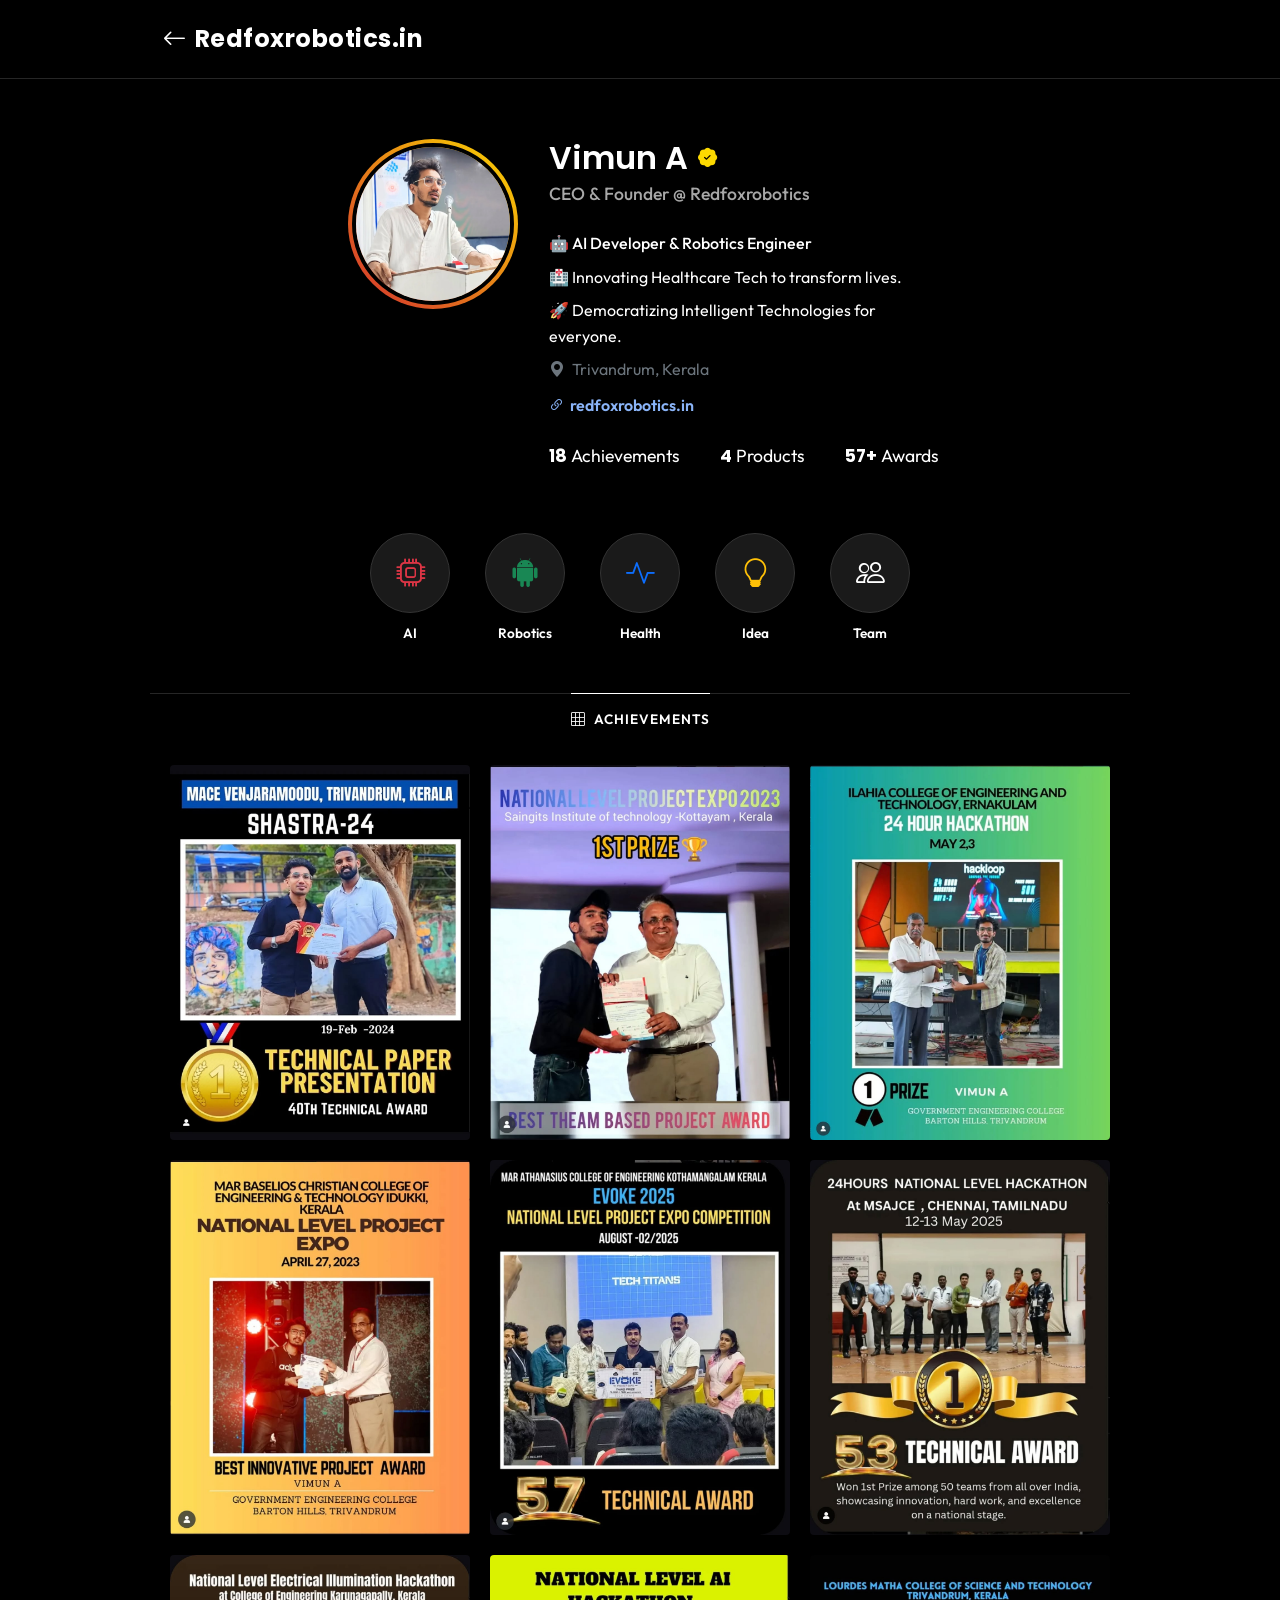
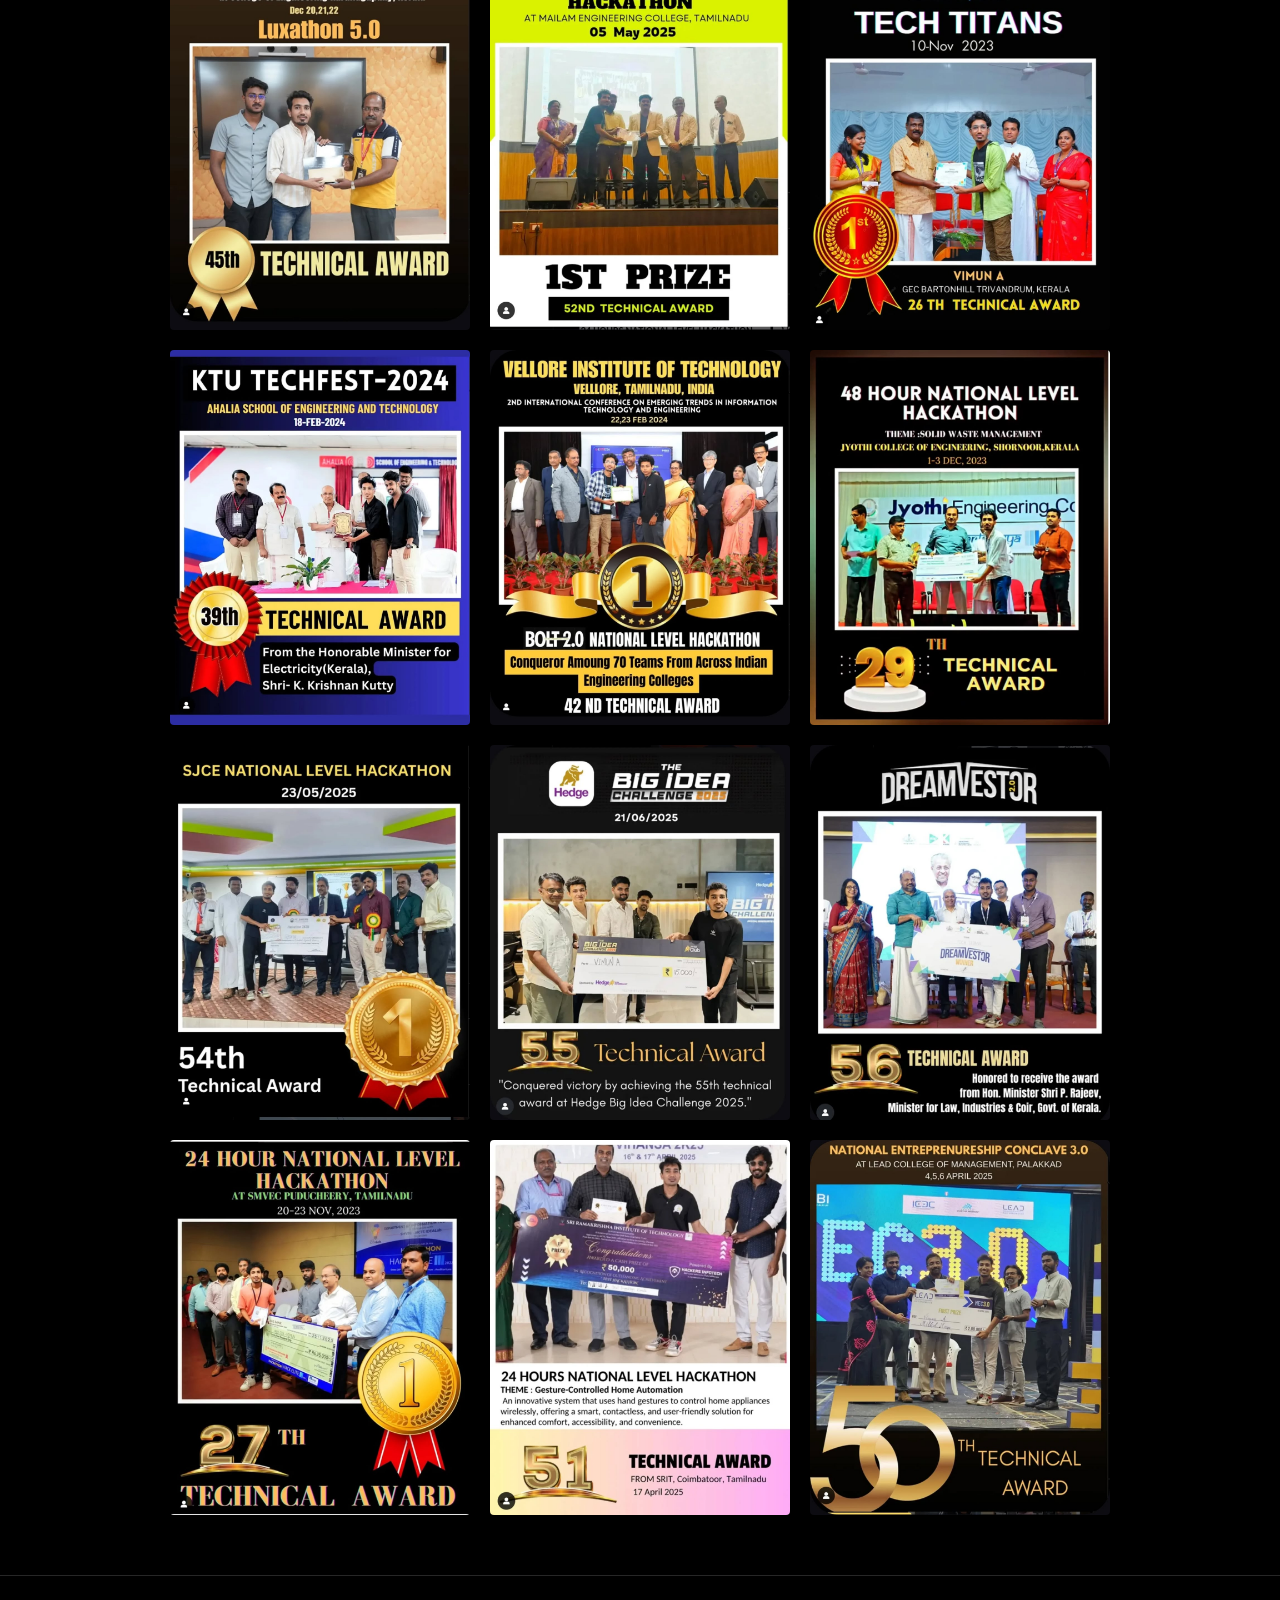
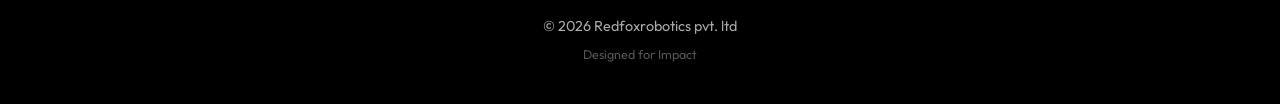
==== portfolio.html @ 19688278 "Add files via upload" ====
<!DOCTYPE html>
<html lang="en">

<head>
    <meta charset="UTF-8" />
    <meta name="viewport" content="width=device-width, initial-scale=1.0" />
    <title>Vimun A | Portfolio - Redfoxrobotics.in</title>
    <!-- Bootstrap CSS -->
    <link href="https://cdn.jsdelivr.net/npm/bootstrap@5.3.3/dist/css/bootstrap.min.css" rel="stylesheet"
        crossorigin="anonymous">
    <!-- Google Fonts -->
    <link rel="preconnect" href="https://fonts.googleapis.com">
    <link rel="preconnect" href="https://fonts.gstatic.com" crossorigin>
    <link
        href="https://fonts.googleapis.com/css2?family=Outfit:wght@300;400;500;700&family=Poppins:wght@400;600;700&display=swap"
        rel="stylesheet">
    <!-- Icons -->
    <link rel="stylesheet" href="https://cdn.jsdelivr.net/npm/bootstrap-icons@1.11.3/font/bootstrap-icons.min.css">

    <style>
        :root {
            --primary-red: #d32f2f;
            --primary-yellow: #fcd900;
            --dark-bg: #000000;
            --card-bg: #121212;
            --text-main: #ffffff;
            --text-secondary: #a8a8a8;
            --border-color: #262626;
            --accent-gradient: linear-gradient(45deg, #d32f2f, #fcd900);
        }

        body {
            font-family: 'Outfit', sans-serif;
            background-color: var(--dark-bg);
            color: var(--text-main);
            overflow-x: hidden;
            min-height: 100vh;
            display: flex;
            flex-direction: column;
        }

        a {
            text-decoration: none;
            color: inherit;
            transition: color 0.3s;
        }

        /* Navbar */
        .navbar {
            background: rgba(0, 0, 0, 0.9);
            backdrop-filter: blur(10px);
            border-bottom: 1px solid var(--border-color);
            padding: 1rem 0;
            position: sticky;
            top: 0;
            z-index: 1000;
        }

        .navbar-brand {
            font-family: 'Poppins', sans-serif;
            font-weight: 700;
            letter-spacing: 0.5px;
            font-size: 1.5rem;
        }

        /* Profile Header */
        .profile-header {
            padding: 60px 20px 40px;
            max-width: 980px;
            margin: 0 auto;
        }

        .profile-img-container {
            width: 170px;
            height: 170px;
            margin: 0 auto;
            border-radius: 50%;
            padding: 4px;
            background: var(--accent-gradient);
            position: relative;
        }

        .profile-img {
            width: 100%;
            height: 100%;
            object-fit: cover;
            border-radius: 50%;
            border: 4px solid var(--dark-bg);
            background-color: #222;
        }

        .profile-info h1 {
            font-family: 'Poppins', sans-serif;
            font-weight: 600;
            font-size: 2rem;
            margin-bottom: 0.2rem;
            display: flex;
            align-items: center;
            gap: 10px;
        }

        .verified-badge {
            color: var(--primary-yellow);
            font-size: 1.2rem;
        }

        .profile-title {
            color: var(--text-secondary);
            font-size: 1.1rem;
            font-weight: 500;
            margin-bottom: 1.5rem;
        }

        .profile-stats {
            font-size: 1.1rem;
            display: flex;
            gap: 40px;
            margin-bottom: 1.5rem;
        }

        .profile-stats strong {
            font-weight: 700;
            color: var(--text-main);
            font-family: 'Poppins', sans-serif;
        }

        .profile-bio {
            font-size: 1rem;
            line-height: 1.6;
            max-width: 600px;
        }

        .bio-highlight {
            color: #fff;
            font-weight: 500;
        }

        .website-link {
            color: #8ab4f8;
            font-weight: 600;
            display: inline-flex;
            align-items: center;
            gap: 5px;
            margin-top: 10px;
        }

        .website-link:hover {
            text-decoration: underline;
        }

        /* Highlights / Skills */
        .highlights-container {
            max-width: 980px;
            margin: 0 auto 40px;
            padding: 0 20px;
        }

        .highlights-scroll {
            display: flex;
            gap: 30px;
            overflow-x: auto;
            padding-bottom: 10px;
            scrollbar-width: none;
        }

        .highlights-scroll::-webkit-scrollbar {
            display: none;
        }

        .highlight-item {
            display: flex;
            flex-direction: column;
            align-items: center;
            min-width: 85px;
            cursor: pointer;
            transition: transform 0.2s;
        }

        .highlight-item:hover {
            transform: translateY(-5px);
        }

        .highlight-circle {
            width: 80px;
            height: 80px;
            border-radius: 50%;
            border: 1px solid #333;
            background: #1a1a1a;
            display: flex;
            align-items: center;
            justify-content: center;
            margin-bottom: 10px;
            transition: border-color 0.3s;
        }

        .highlight-item:hover .highlight-circle {
            border-color: var(--text-main);
        }

        .highlight-circle i {
            font-size: 1.8rem;
        }

        .highlight-title {
            font-size: 0.85rem;
            font-weight: 600;
            color: var(--text-main);
        }

        /* Gallery Grid */
        .gallery-section {
            border-top: 1px solid var(--border-color);
            max-width: 980px;
            margin: 0 auto;
            flex: 1;
        }

        .gallery-nav {
            display: flex;
            justify-content: center;
            gap: 60px;
            margin-bottom: 20px;
        }

        .gallery-tab {
            padding: 15px 0;
            font-size: 0.85rem;
            font-weight: 600;
            letter-spacing: 1px;
            text-transform: uppercase;
            color: var(--text-main);
            border-top: 1px solid var(--text-main);
            margin-top: -1px;
            display: flex;
            align-items: center;
            gap: 8px;
        }

        .gallery-grid {
            display: grid;
            grid-template-columns: repeat(3, 1fr);
            gap: 20px;
            /* More spacing for professional look */
            padding: 0 20px 60px;
        }

        .gallery-item {
            position: relative;
            /* 4:5 Aspect Ratio */
            aspect-ratio: 4 / 5;
            overflow: hidden;
            cursor: pointer;
            border-radius: 4px;
            background: #111;
        }

        .gallery-img {
            width: 100%;
            height: 100%;
            object-fit: cover;
            transition: transform 0.5s ease;
        }

        .gallery-overlay {
            position: absolute;
            top: 0;
            left: 0;
            width: 100%;
            height: 100%;
            background: linear-gradient(to top, rgba(0, 0, 0, 0.8), transparent 40%);
            display: flex;
            flex-direction: column;
            justify-content: flex-end;
            padding: 20px;
            opacity: 0;
            transition: opacity 0.3s;
        }

        .gallery-item:hover .gallery-img {
            transform: scale(1.05);
        }

        .gallery-item:hover .gallery-overlay {
            opacity: 1;
        }

        .overlay-text {
            color: white;
            font-weight: 600;
            font-size: 1.1rem;
            transform: translateY(10px);
            transition: transform 0.3s;
        }

        .gallery-item:hover .overlay-text {
            transform: translateY(0);
        }

        /* Footer */
        footer {
            border-top: 1px solid var(--border-color);
            padding: 40px 0;
            background: var(--dark-bg);
            text-align: center;
            font-size: 0.9rem;
            color: var(--text-secondary);
        }

        /* Mobile Responsive */
        @media (max-width: 768px) {
            .profile-header {
                padding: 20px 15px;
                text-align: left;
            }

            .profile-img-container {
                width: 80px;
                height: 80px;
                margin-right: 20px;
                /* Space between image and text */
            }

            .row.align-items-start {
                display: flex;
                flex-direction: row;
                align-items: center;
                /* Align image and info vertically */
            }

            .col-md-4 {
                width: auto;
                padding-right: 0;
            }

            .col-md-8 {
                width: auto;
                flex: 1;
                padding-left: 0;
            }

            .profile-info h1 {
                font-size: 1.3rem;
            }

            .profile-title {
                font-size: 0.9rem;
                margin-bottom: 0.5rem;
            }

            /* Stack stats nicely or keep in row with smaller text */
            .profile-stats {
                margin: 15px 0;
                justify-content: space-between;
                gap: 10px;
                font-size: 0.8rem;
                background: #111;
                padding: 10px;
                border-radius: 8px;
            }

            .profile-stats div {
                text-align: center;
                display: flex;
                flex-direction: column;
            }

            .profile-bio {
                font-size: 0.9rem;
            }

            .highlights-container {
                padding: 0 10px;
                margin-bottom: 20px;
            }

            .highlight-circle {
                width: 65px;
                height: 65px;
            }

            .highlight-circle i {
                font-size: 1.4rem;
            }

            .gallery-tab {
                font-size: 0.75rem;
                padding: 10px 0;
            }

            .gallery-grid {
                gap: 2px;
                /* Tighter Instagram-like gap */
                padding: 0 0 20px;
            }

            .gallery-item {
                border-radius: 0;
            }
        }
    </style>
</head>

<body>

    <!-- Top Navigation -->
    <nav class="navbar">
        <div class="container" style="max-width: 980px;">
            <a class="navbar-brand text-white d-flex align-items-center gap-2" href="index.html">
                <i class="bi bi-arrow-left"></i> Redfoxrobotics.in
            </a>
        </div>
    </nav>

    <!-- Profile Area -->
    <header class="profile-header">
        <div class="row align-items-start">
            <div class="col-md-4 d-flex justify-content-center justify-content-md-start mb-4 mb-md-0">
                <div class="profile-img-container">
                    <img src="2.png" alt="Vimun A" class="profile-img">
                </div>
            </div>

            <div class="col-md-8">
                <div class="profile-info">
                    <h1>Vimun A <i class="bi bi-patch-check-fill verified-badge"></i></h1>
                    <p class="profile-title">CEO & Founder @ Redfoxrobotics</p>

                    <div class="profile-bio">
                        <p class="mb-2"><span class="bio-highlight">🤖 AI Developer & Robotics Engineer</span></p>
                        <p class="mb-2">🏥 Innovating Healthcare Tech to transform lives.</p>
                        <p class="mb-2">🚀 Democratizing Intelligent Technologies for everyone.</p>
                        <p class="mb-0 text-secondary"><i class="bi bi-geo-alt-fill me-1"></i> Trivandrum, Kerala</p>

                        <a href="https://redfoxrobotics.in" class="website-link" target="_blank">
                            <i class="bi bi-link-45deg"></i> redfoxrobotics.in
                        </a>
                    </div>

                    <!-- Stats moved below bio for cleaner flow on desktop, looks more "portfolio" -->
                    <div class="profile-stats mt-4">
                        <div><strong>18</strong> Achievements</div>
                        <div><strong>4</strong> Products</div>
                        <div><strong>57+</strong> Awards</div>
                    </div>
                </div>
            </div>
        </div>
    </header>

    <!-- Skills Highlights -->
    <div class="highlights-container">
        <div class="highlights-scroll">
            <div class="highlight-item">
                <div class="highlight-circle"><i class="bi bi-cpu text-danger"></i></div>
                <div class="highlight-title">AI</div>
            </div>
            <div class="highlight-item">
                <div class="highlight-circle"><i class="bi bi-android2 text-success"></i></div>
                <div class="highlight-title">Robotics</div>
            </div>
            <div class="highlight-item">
                <div class="highlight-circle"><i class="bi bi-activity text-primary"></i></div>
                <div class="highlight-title">Health</div>
            </div>
            <div class="highlight-item">
                <div class="highlight-circle"><i class="bi bi-lightbulb text-warning"></i></div>
                <div class="highlight-title">Idea</div>
            </div>

            <div class="highlight-item">
                <div class="highlight-circle"><i class="bi bi-people text-white"></i></div>
                <div class="highlight-title">Team</div>
            </div>
        </div>
    </div>

    <!-- Gallery Section -->
    <section class="gallery-section">
        <div class="gallery-nav">
            <div class="gallery-tab">
                <i class="bi bi-grid-3x3"></i> ACHIEVEMENTS
            </div>
        </div>

        <div class="gallery-grid">
            <!-- 4:5 Ratio Images -->
            <div class="gallery-item">
                <img src="A1.webp" class="gallery-img" alt="Achievement">
                <div class="gallery-overlay"><span class="overlay-text">Innovation</span></div>
            </div>
            <div class="gallery-item">
                <img src="A2.webp" class="gallery-img" alt="Achievement">
                <div class="gallery-overlay"><span class="overlay-text">Leadership</span></div>
            </div>
            <div class="gallery-item">
                <img src="A3.webp" class="gallery-img" alt="Achievement">
                <div class="gallery-overlay"><span class="overlay-text">Excellence</span></div>
            </div>
            <div class="gallery-item">
                <img src="A4.webp" class="gallery-img" alt="Achievement">
                <div class="gallery-overlay"><span class="overlay-text">Robotics</span></div>
            </div>

            <div class="gallery-item"><img src="A5.webp" class="gallery-img" alt="Achievement"></div>
            <div class="gallery-item"><img src="A6.webp" class="gallery-img" alt="Achievement"></div>
            <div class="gallery-item"><img src="A7.webp" class="gallery-img" alt="Achievement"></div>
            <div class="gallery-item"><img src="A8.webp" class="gallery-img" alt="Achievement"></div>
            <div class="gallery-item"><img src="A9.webp" class="gallery-img" alt="Achievement"></div>
            <div class="gallery-item"><img src="A10.webp" class="gallery-img" alt="Achievement"></div>
            <div class="gallery-item"><img src="A11.webp" class="gallery-img" alt="Achievement"></div>
            <div class="gallery-item"><img src="A12.webp" class="gallery-img" alt="Achievement"></div>
            <div class="gallery-item"><img src="A13.webp" class="gallery-img" alt="Achievement"></div>
            <div class="gallery-item"><img src="A14.webp" class="gallery-img" alt="Achievement"></div>
            <div class="gallery-item"><img src="A15.webp" class="gallery-img" alt="Achievement"></div>
            <div class="gallery-item"><img src="A16.webp" class="gallery-img" alt="Achievement"></div>
            <div class="gallery-item"><img src="A17.webp" class="gallery-img" alt="Achievement"></div>
            <div class="gallery-item"><img src="A18.webp" class="gallery-img" alt="Achievement"></div>
        </div>
    </section>

    <footer>
        <div class="container">
            <p class="mb-2">&copy; 2026 Redfoxrobotics pvt. ltd</p>
            <div class="small opacity-50">Designed for Impact</div>
        </div>
    </footer>

    <script src="https://cdn.jsdelivr.net/npm/bootstrap@5.3.3/dist/js/bootstrap.bundle.min.js"
        crossorigin="anonymous"></script>
</body>

</html>
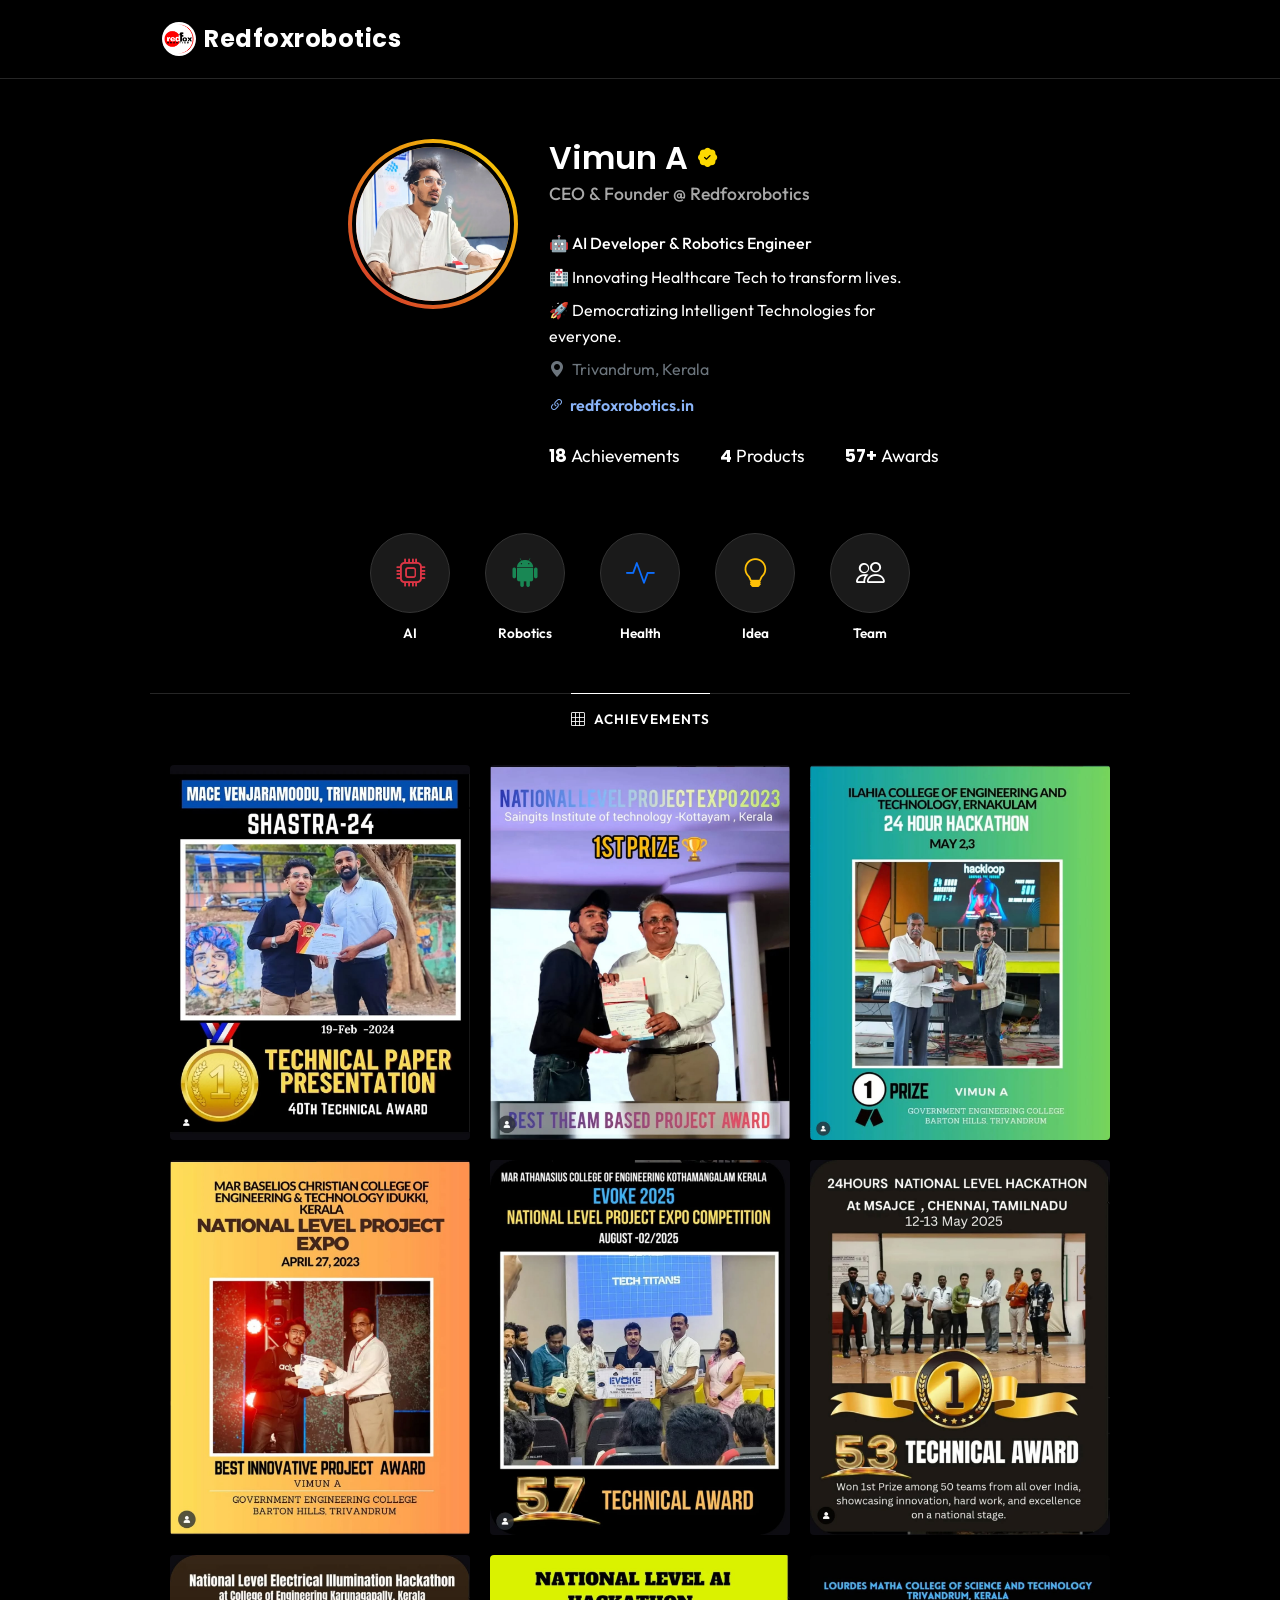
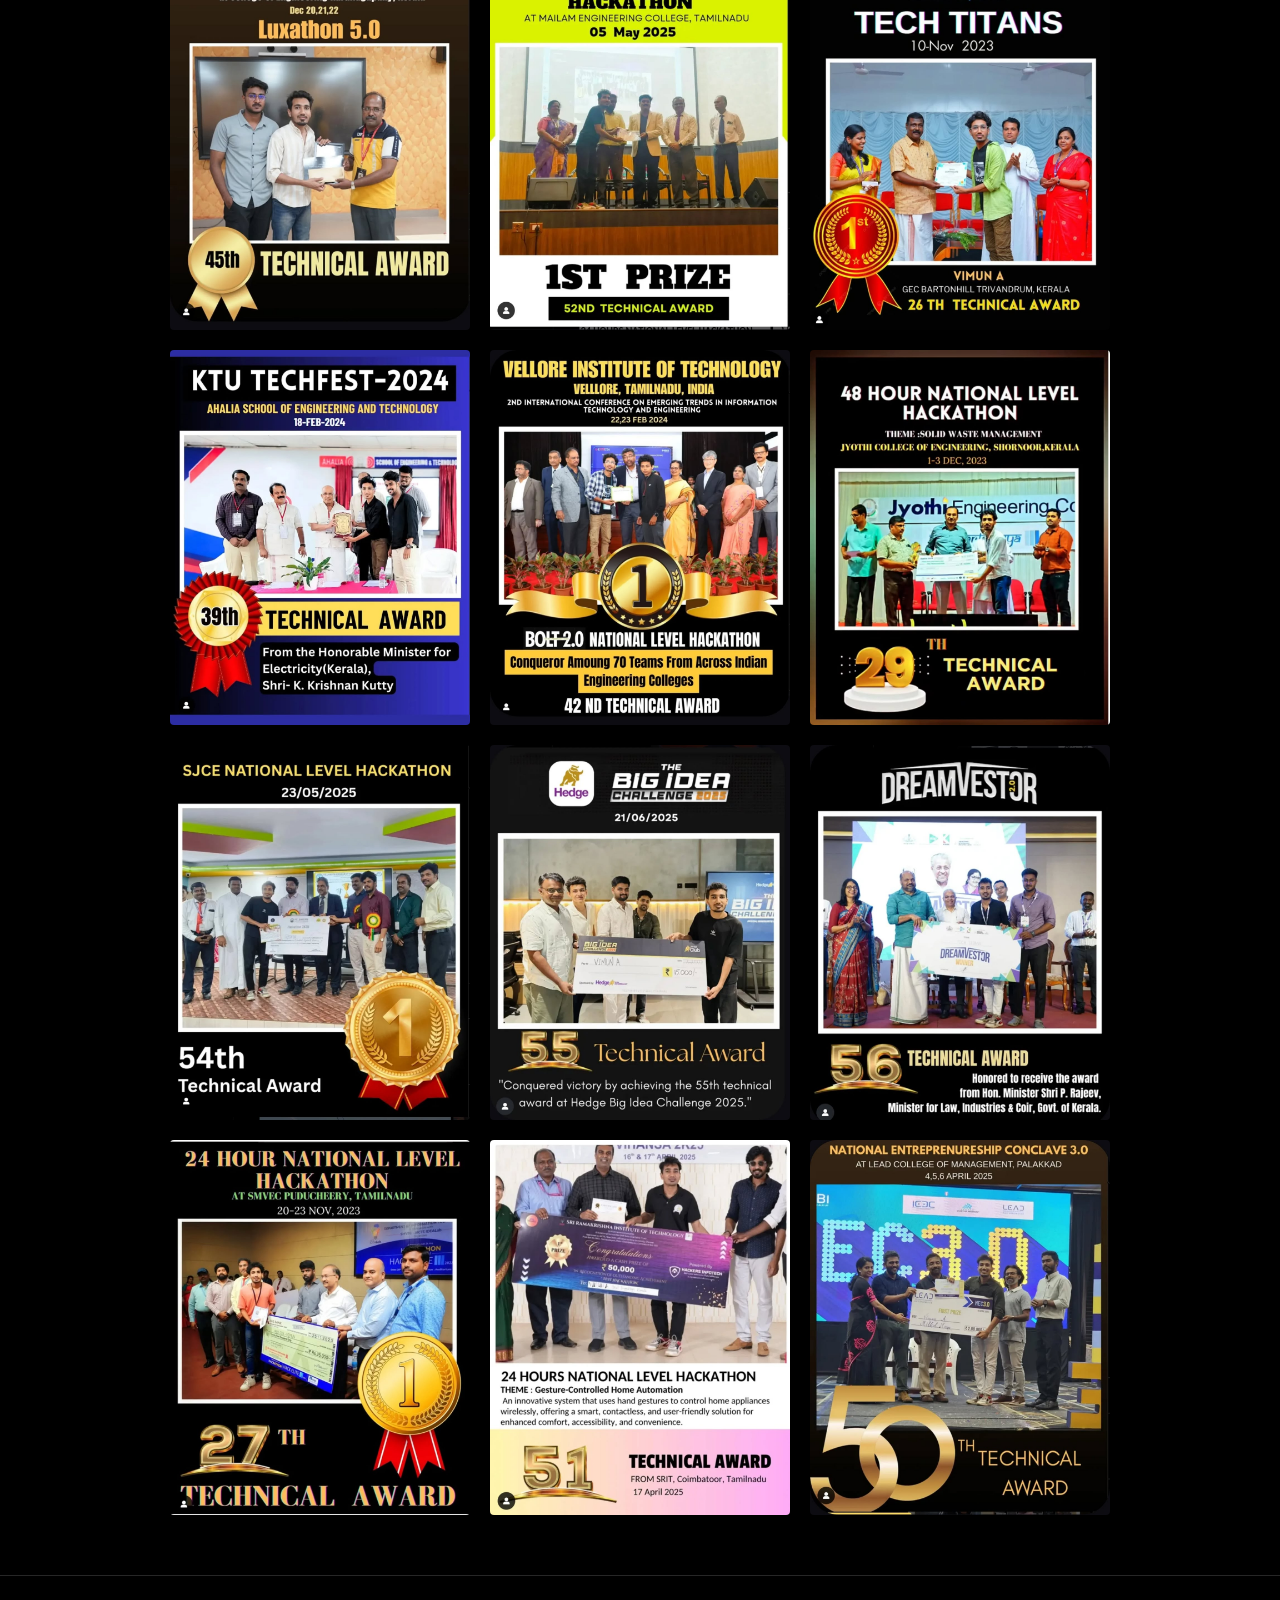
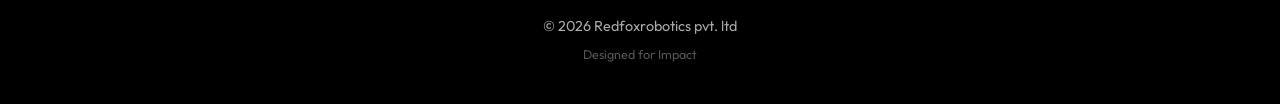
==== commit e7f9f198: "feat: add Redfoxrobotics logo with company name and improve mobile responsiveness" ====
--- a/portfolio.html
+++ b/portfolio.html
@@ -1,532 +1,533 @@
-<!DOCTYPE html>
-<html lang="en">
-
-<head>
-    <meta charset="UTF-8" />
-    <meta name="viewport" content="width=device-width, initial-scale=1.0" />
-    <title>Vimun A | Portfolio - Redfoxrobotics.in</title>
-    <!-- Bootstrap CSS -->
-    <link href="https://cdn.jsdelivr.net/npm/bootstrap@5.3.3/dist/css/bootstrap.min.css" rel="stylesheet"
-        crossorigin="anonymous">
-    <!-- Google Fonts -->
-    <link rel="preconnect" href="https://fonts.googleapis.com">
-    <link rel="preconnect" href="https://fonts.gstatic.com" crossorigin>
-    <link
-        href="https://fonts.googleapis.com/css2?family=Outfit:wght@300;400;500;700&family=Poppins:wght@400;600;700&display=swap"
-        rel="stylesheet">
-    <!-- Icons -->
-    <link rel="stylesheet" href="https://cdn.jsdelivr.net/npm/bootstrap-icons@1.11.3/font/bootstrap-icons.min.css">
-
-    <style>
-        :root {
-            --primary-red: #d32f2f;
-            --primary-yellow: #fcd900;
-            --dark-bg: #000000;
-            --card-bg: #121212;
-            --text-main: #ffffff;
-            --text-secondary: #a8a8a8;
-            --border-color: #262626;
-            --accent-gradient: linear-gradient(45deg, #d32f2f, #fcd900);
-        }
-
-        body {
-            font-family: 'Outfit', sans-serif;
-            background-color: var(--dark-bg);
-            color: var(--text-main);
-            overflow-x: hidden;
-            min-height: 100vh;
-            display: flex;
-            flex-direction: column;
-        }
-
-        a {
-            text-decoration: none;
-            color: inherit;
-            transition: color 0.3s;
-        }
-
-        /* Navbar */
-        .navbar {
-            background: rgba(0, 0, 0, 0.9);
-            backdrop-filter: blur(10px);
-            border-bottom: 1px solid var(--border-color);
-            padding: 1rem 0;
-            position: sticky;
-            top: 0;
-            z-index: 1000;
-        }
-
-        .navbar-brand {
-            font-family: 'Poppins', sans-serif;
-            font-weight: 700;
-            letter-spacing: 0.5px;
-            font-size: 1.5rem;
-        }
-
-        /* Profile Header */
-        .profile-header {
-            padding: 60px 20px 40px;
-            max-width: 980px;
-            margin: 0 auto;
-        }
-
-        .profile-img-container {
-            width: 170px;
-            height: 170px;
-            margin: 0 auto;
-            border-radius: 50%;
-            padding: 4px;
-            background: var(--accent-gradient);
-            position: relative;
-        }
-
-        .profile-img {
-            width: 100%;
-            height: 100%;
-            object-fit: cover;
-            border-radius: 50%;
-            border: 4px solid var(--dark-bg);
-            background-color: #222;
-        }
-
-        .profile-info h1 {
-            font-family: 'Poppins', sans-serif;
-            font-weight: 600;
-            font-size: 2rem;
-            margin-bottom: 0.2rem;
-            display: flex;
-            align-items: center;
-            gap: 10px;
-        }
-
-        .verified-badge {
-            color: var(--primary-yellow);
-            font-size: 1.2rem;
-        }
-
-        .profile-title {
-            color: var(--text-secondary);
-            font-size: 1.1rem;
-            font-weight: 500;
-            margin-bottom: 1.5rem;
-        }
-
-        .profile-stats {
-            font-size: 1.1rem;
-            display: flex;
-            gap: 40px;
-            margin-bottom: 1.5rem;
-        }
-
-        .profile-stats strong {
-            font-weight: 700;
-            color: var(--text-main);
-            font-family: 'Poppins', sans-serif;
-        }
-
-        .profile-bio {
-            font-size: 1rem;
-            line-height: 1.6;
-            max-width: 600px;
-        }
-
-        .bio-highlight {
-            color: #fff;
-            font-weight: 500;
-        }
-
-        .website-link {
-            color: #8ab4f8;
-            font-weight: 600;
-            display: inline-flex;
-            align-items: center;
-            gap: 5px;
-            margin-top: 10px;
-        }
-
-        .website-link:hover {
-            text-decoration: underline;
-        }
-
-        /* Highlights / Skills */
-        .highlights-container {
-            max-width: 980px;
-            margin: 0 auto 40px;
-            padding: 0 20px;
-        }
-
-        .highlights-scroll {
-            display: flex;
-            gap: 30px;
-            overflow-x: auto;
-            padding-bottom: 10px;
-            scrollbar-width: none;
-        }
-
-        .highlights-scroll::-webkit-scrollbar {
-            display: none;
-        }
-
-        .highlight-item {
-            display: flex;
-            flex-direction: column;
-            align-items: center;
-            min-width: 85px;
-            cursor: pointer;
-            transition: transform 0.2s;
-        }
-
-        .highlight-item:hover {
-            transform: translateY(-5px);
-        }
-
-        .highlight-circle {
-            width: 80px;
-            height: 80px;
-            border-radius: 50%;
-            border: 1px solid #333;
-            background: #1a1a1a;
-            display: flex;
-            align-items: center;
-            justify-content: center;
-            margin-bottom: 10px;
-            transition: border-color 0.3s;
-        }
-
-        .highlight-item:hover .highlight-circle {
-            border-color: var(--text-main);
-        }
-
-        .highlight-circle i {
-            font-size: 1.8rem;
-        }
-
-        .highlight-title {
-            font-size: 0.85rem;
-            font-weight: 600;
-            color: var(--text-main);
-        }
-
-        /* Gallery Grid */
-        .gallery-section {
-            border-top: 1px solid var(--border-color);
-            max-width: 980px;
-            margin: 0 auto;
-            flex: 1;
-        }
-
-        .gallery-nav {
-            display: flex;
-            justify-content: center;
-            gap: 60px;
-            margin-bottom: 20px;
-        }
-
-        .gallery-tab {
-            padding: 15px 0;
-            font-size: 0.85rem;
-            font-weight: 600;
-            letter-spacing: 1px;
-            text-transform: uppercase;
-            color: var(--text-main);
-            border-top: 1px solid var(--text-main);
-            margin-top: -1px;
-            display: flex;
-            align-items: center;
-            gap: 8px;
-        }
-
-        .gallery-grid {
-            display: grid;
-            grid-template-columns: repeat(3, 1fr);
-            gap: 20px;
-            /* More spacing for professional look */
-            padding: 0 20px 60px;
-        }
-
-        .gallery-item {
-            position: relative;
-            /* 4:5 Aspect Ratio */
-            aspect-ratio: 4 / 5;
-            overflow: hidden;
-            cursor: pointer;
-            border-radius: 4px;
-            background: #111;
-        }
-
-        .gallery-img {
-            width: 100%;
-            height: 100%;
-            object-fit: cover;
-            transition: transform 0.5s ease;
-        }
-
-        .gallery-overlay {
-            position: absolute;
-            top: 0;
-            left: 0;
-            width: 100%;
-            height: 100%;
-            background: linear-gradient(to top, rgba(0, 0, 0, 0.8), transparent 40%);
-            display: flex;
-            flex-direction: column;
-            justify-content: flex-end;
-            padding: 20px;
-            opacity: 0;
-            transition: opacity 0.3s;
-        }
-
-        .gallery-item:hover .gallery-img {
-            transform: scale(1.05);
-        }
-
-        .gallery-item:hover .gallery-overlay {
-            opacity: 1;
-        }
-
-        .overlay-text {
-            color: white;
-            font-weight: 600;
-            font-size: 1.1rem;
-            transform: translateY(10px);
-            transition: transform 0.3s;
-        }
-
-        .gallery-item:hover .overlay-text {
-            transform: translateY(0);
-        }
-
-        /* Footer */
-        footer {
-            border-top: 1px solid var(--border-color);
-            padding: 40px 0;
-            background: var(--dark-bg);
-            text-align: center;
-            font-size: 0.9rem;
-            color: var(--text-secondary);
-        }
-
-        /* Mobile Responsive */
-        @media (max-width: 768px) {
-            .profile-header {
-                padding: 20px 15px;
-                text-align: left;
-            }
-
-            .profile-img-container {
-                width: 80px;
-                height: 80px;
-                margin-right: 20px;
-                /* Space between image and text */
-            }
-
-            .row.align-items-start {
-                display: flex;
-                flex-direction: row;
-                align-items: center;
-                /* Align image and info vertically */
-            }
-
-            .col-md-4 {
-                width: auto;
-                padding-right: 0;
-            }
-
-            .col-md-8 {
-                width: auto;
-                flex: 1;
-                padding-left: 0;
-            }
-
-            .profile-info h1 {
-                font-size: 1.3rem;
-            }
-
-            .profile-title {
-                font-size: 0.9rem;
-                margin-bottom: 0.5rem;
-            }
-
-            /* Stack stats nicely or keep in row with smaller text */
-            .profile-stats {
-                margin: 15px 0;
-                justify-content: space-between;
-                gap: 10px;
-                font-size: 0.8rem;
-                background: #111;
-                padding: 10px;
-                border-radius: 8px;
-            }
-
-            .profile-stats div {
-                text-align: center;
-                display: flex;
-                flex-direction: column;
-            }
-
-            .profile-bio {
-                font-size: 0.9rem;
-            }
-
-            .highlights-container {
-                padding: 0 10px;
-                margin-bottom: 20px;
-            }
-
-            .highlight-circle {
-                width: 65px;
-                height: 65px;
-            }
-
-            .highlight-circle i {
-                font-size: 1.4rem;
-            }
-
-            .gallery-tab {
-                font-size: 0.75rem;
-                padding: 10px 0;
-            }
-
-            .gallery-grid {
-                gap: 2px;
-                /* Tighter Instagram-like gap */
-                padding: 0 0 20px;
-            }
-
-            .gallery-item {
-                border-radius: 0;
-            }
-        }
-    </style>
-</head>
-
-<body>
-
-    <!-- Top Navigation -->
-    <nav class="navbar">
-        <div class="container" style="max-width: 980px;">
-            <a class="navbar-brand text-white d-flex align-items-center gap-2" href="index.html">
-                <i class="bi bi-arrow-left"></i> Redfoxrobotics.in
-            </a>
-        </div>
-    </nav>
-
-    <!-- Profile Area -->
-    <header class="profile-header">
-        <div class="row align-items-start">
-            <div class="col-md-4 d-flex justify-content-center justify-content-md-start mb-4 mb-md-0">
-                <div class="profile-img-container">
-                    <img src="2.png" alt="Vimun A" class="profile-img">
-                </div>
-            </div>
-
-            <div class="col-md-8">
-                <div class="profile-info">
-                    <h1>Vimun A <i class="bi bi-patch-check-fill verified-badge"></i></h1>
-                    <p class="profile-title">CEO & Founder @ Redfoxrobotics</p>
-
-                    <div class="profile-bio">
-                        <p class="mb-2"><span class="bio-highlight">🤖 AI Developer & Robotics Engineer</span></p>
-                        <p class="mb-2">🏥 Innovating Healthcare Tech to transform lives.</p>
-                        <p class="mb-2">🚀 Democratizing Intelligent Technologies for everyone.</p>
-                        <p class="mb-0 text-secondary"><i class="bi bi-geo-alt-fill me-1"></i> Trivandrum, Kerala</p>
-
-                        <a href="https://redfoxrobotics.in" class="website-link" target="_blank">
-                            <i class="bi bi-link-45deg"></i> redfoxrobotics.in
-                        </a>
-                    </div>
-
-                    <!-- Stats moved below bio for cleaner flow on desktop, looks more "portfolio" -->
-                    <div class="profile-stats mt-4">
-                        <div><strong>18</strong> Achievements</div>
-                        <div><strong>4</strong> Products</div>
-                        <div><strong>57+</strong> Awards</div>
-                    </div>
-                </div>
-            </div>
-        </div>
-    </header>
-
-    <!-- Skills Highlights -->
-    <div class="highlights-container">
-        <div class="highlights-scroll">
-            <div class="highlight-item">
-                <div class="highlight-circle"><i class="bi bi-cpu text-danger"></i></div>
-                <div class="highlight-title">AI</div>
-            </div>
-            <div class="highlight-item">
-                <div class="highlight-circle"><i class="bi bi-android2 text-success"></i></div>
-                <div class="highlight-title">Robotics</div>
-            </div>
-            <div class="highlight-item">
-                <div class="highlight-circle"><i class="bi bi-activity text-primary"></i></div>
-                <div class="highlight-title">Health</div>
-            </div>
-            <div class="highlight-item">
-                <div class="highlight-circle"><i class="bi bi-lightbulb text-warning"></i></div>
-                <div class="highlight-title">Idea</div>
-            </div>
-
-            <div class="highlight-item">
-                <div class="highlight-circle"><i class="bi bi-people text-white"></i></div>
-                <div class="highlight-title">Team</div>
-            </div>
-        </div>
-    </div>
-
-    <!-- Gallery Section -->
-    <section class="gallery-section">
-        <div class="gallery-nav">
-            <div class="gallery-tab">
-                <i class="bi bi-grid-3x3"></i> ACHIEVEMENTS
-            </div>
-        </div>
-
-        <div class="gallery-grid">
-            <!-- 4:5 Ratio Images -->
-            <div class="gallery-item">
-                <img src="A1.webp" class="gallery-img" alt="Achievement">
-                <div class="gallery-overlay"><span class="overlay-text">Innovation</span></div>
-            </div>
-            <div class="gallery-item">
-                <img src="A2.webp" class="gallery-img" alt="Achievement">
-                <div class="gallery-overlay"><span class="overlay-text">Leadership</span></div>
-            </div>
-            <div class="gallery-item">
-                <img src="A3.webp" class="gallery-img" alt="Achievement">
-                <div class="gallery-overlay"><span class="overlay-text">Excellence</span></div>
-            </div>
-            <div class="gallery-item">
-                <img src="A4.webp" class="gallery-img" alt="Achievement">
-                <div class="gallery-overlay"><span class="overlay-text">Robotics</span></div>
-            </div>
-
-            <div class="gallery-item"><img src="A5.webp" class="gallery-img" alt="Achievement"></div>
-            <div class="gallery-item"><img src="A6.webp" class="gallery-img" alt="Achievement"></div>
-            <div class="gallery-item"><img src="A7.webp" class="gallery-img" alt="Achievement"></div>
-            <div class="gallery-item"><img src="A8.webp" class="gallery-img" alt="Achievement"></div>
-            <div class="gallery-item"><img src="A9.webp" class="gallery-img" alt="Achievement"></div>
-            <div class="gallery-item"><img src="A10.webp" class="gallery-img" alt="Achievement"></div>
-            <div class="gallery-item"><img src="A11.webp" class="gallery-img" alt="Achievement"></div>
-            <div class="gallery-item"><img src="A12.webp" class="gallery-img" alt="Achievement"></div>
-            <div class="gallery-item"><img src="A13.webp" class="gallery-img" alt="Achievement"></div>
-            <div class="gallery-item"><img src="A14.webp" class="gallery-img" alt="Achievement"></div>
-            <div class="gallery-item"><img src="A15.webp" class="gallery-img" alt="Achievement"></div>
-            <div class="gallery-item"><img src="A16.webp" class="gallery-img" alt="Achievement"></div>
-            <div class="gallery-item"><img src="A17.webp" class="gallery-img" alt="Achievement"></div>
-            <div class="gallery-item"><img src="A18.webp" class="gallery-img" alt="Achievement"></div>
-        </div>
-    </section>
-
-    <footer>
-        <div class="container">
-            <p class="mb-2">&copy; 2026 Redfoxrobotics pvt. ltd</p>
-            <div class="small opacity-50">Designed for Impact</div>
-        </div>
-    </footer>
-
-    <script src="https://cdn.jsdelivr.net/npm/bootstrap@5.3.3/dist/js/bootstrap.bundle.min.js"
-        crossorigin="anonymous"></script>
-</body>
-
+<!DOCTYPE html>
+<html lang="en">
+
+<head>
+    <meta charset="UTF-8" />
+    <meta name="viewport" content="width=device-width, initial-scale=1.0" />
+    <title>Vimun A | Portfolio - Redfoxrobotics.in</title>
+    <!-- Bootstrap CSS -->
+    <link href="https://cdn.jsdelivr.net/npm/bootstrap@5.3.3/dist/css/bootstrap.min.css" rel="stylesheet"
+        crossorigin="anonymous">
+    <!-- Google Fonts -->
+    <link rel="preconnect" href="https://fonts.googleapis.com">
+    <link rel="preconnect" href="https://fonts.gstatic.com" crossorigin>
+    <link
+        href="https://fonts.googleapis.com/css2?family=Outfit:wght@300;400;500;700&family=Poppins:wght@400;600;700&display=swap"
+        rel="stylesheet">
+    <!-- Icons -->
+    <link rel="stylesheet" href="https://cdn.jsdelivr.net/npm/bootstrap-icons@1.11.3/font/bootstrap-icons.min.css">
+
+    <style>
+        :root {
+            --primary-red: #d32f2f;
+            --primary-yellow: #fcd900;
+            --dark-bg: #000000;
+            --card-bg: #121212;
+            --text-main: #ffffff;
+            --text-secondary: #a8a8a8;
+            --border-color: #262626;
+            --accent-gradient: linear-gradient(45deg, #d32f2f, #fcd900);
+        }
+
+        body {
+            font-family: 'Outfit', sans-serif;
+            background-color: var(--dark-bg);
+            color: var(--text-main);
+            overflow-x: hidden;
+            min-height: 100vh;
+            display: flex;
+            flex-direction: column;
+        }
+
+        a {
+            text-decoration: none;
+            color: inherit;
+            transition: color 0.3s;
+        }
+
+        /* Navbar */
+        .navbar {
+            background: rgba(0, 0, 0, 0.9);
+            backdrop-filter: blur(10px);
+            border-bottom: 1px solid var(--border-color);
+            padding: 1rem 0;
+            position: sticky;
+            top: 0;
+            z-index: 1000;
+        }
+
+        .navbar-brand {
+            font-family: 'Poppins', sans-serif;
+            font-weight: 700;
+            letter-spacing: 0.5px;
+            font-size: 1.5rem;
+        }
+
+        /* Profile Header */
+        .profile-header {
+            padding: 60px 20px 40px;
+            max-width: 980px;
+            margin: 0 auto;
+        }
+
+        .profile-img-container {
+            width: 170px;
+            height: 170px;
+            margin: 0 auto;
+            border-radius: 50%;
+            padding: 4px;
+            background: var(--accent-gradient);
+            position: relative;
+        }
+
+        .profile-img {
+            width: 100%;
+            height: 100%;
+            object-fit: cover;
+            border-radius: 50%;
+            border: 4px solid var(--dark-bg);
+            background-color: #222;
+        }
+
+        .profile-info h1 {
+            font-family: 'Poppins', sans-serif;
+            font-weight: 600;
+            font-size: 2rem;
+            margin-bottom: 0.2rem;
+            display: flex;
+            align-items: center;
+            gap: 10px;
+        }
+
+        .verified-badge {
+            color: var(--primary-yellow);
+            font-size: 1.2rem;
+        }
+
+        .profile-title {
+            color: var(--text-secondary);
+            font-size: 1.1rem;
+            font-weight: 500;
+            margin-bottom: 1.5rem;
+        }
+
+        .profile-stats {
+            font-size: 1.1rem;
+            display: flex;
+            gap: 40px;
+            margin-bottom: 1.5rem;
+        }
+
+        .profile-stats strong {
+            font-weight: 700;
+            color: var(--text-main);
+            font-family: 'Poppins', sans-serif;
+        }
+
+        .profile-bio {
+            font-size: 1rem;
+            line-height: 1.6;
+            max-width: 600px;
+        }
+
+        .bio-highlight {
+            color: #fff;
+            font-weight: 500;
+        }
+
+        .website-link {
+            color: #8ab4f8;
+            font-weight: 600;
+            display: inline-flex;
+            align-items: center;
+            gap: 5px;
+            margin-top: 10px;
+        }
+
+        .website-link:hover {
+            text-decoration: underline;
+        }
+
+        /* Highlights / Skills */
+        .highlights-container {
+            max-width: 980px;
+            margin: 0 auto 40px;
+            padding: 0 20px;
+        }
+
+        .highlights-scroll {
+            display: flex;
+            gap: 30px;
+            overflow-x: auto;
+            padding-bottom: 10px;
+            scrollbar-width: none;
+        }
+
+        .highlights-scroll::-webkit-scrollbar {
+            display: none;
+        }
+
+        .highlight-item {
+            display: flex;
+            flex-direction: column;
+            align-items: center;
+            min-width: 85px;
+            cursor: pointer;
+            transition: transform 0.2s;
+        }
+
+        .highlight-item:hover {
+            transform: translateY(-5px);
+        }
+
+        .highlight-circle {
+            width: 80px;
+            height: 80px;
+            border-radius: 50%;
+            border: 1px solid #333;
+            background: #1a1a1a;
+            display: flex;
+            align-items: center;
+            justify-content: center;
+            margin-bottom: 10px;
+            transition: border-color 0.3s;
+        }
+
+        .highlight-item:hover .highlight-circle {
+            border-color: var(--text-main);
+        }
+
+        .highlight-circle i {
+            font-size: 1.8rem;
+        }
+
+        .highlight-title {
+            font-size: 0.85rem;
+            font-weight: 600;
+            color: var(--text-main);
+        }
+
+        /* Gallery Grid */
+        .gallery-section {
+            border-top: 1px solid var(--border-color);
+            max-width: 980px;
+            margin: 0 auto;
+            flex: 1;
+        }
+
+        .gallery-nav {
+            display: flex;
+            justify-content: center;
+            gap: 60px;
+            margin-bottom: 20px;
+        }
+
+        .gallery-tab {
+            padding: 15px 0;
+            font-size: 0.85rem;
+            font-weight: 600;
+            letter-spacing: 1px;
+            text-transform: uppercase;
+            color: var(--text-main);
+            border-top: 1px solid var(--text-main);
+            margin-top: -1px;
+            display: flex;
+            align-items: center;
+            gap: 8px;
+        }
+
+        .gallery-grid {
+            display: grid;
+            grid-template-columns: repeat(3, 1fr);
+            gap: 20px;
+            /* More spacing for professional look */
+            padding: 0 20px 60px;
+        }
+
+        .gallery-item {
+            position: relative;
+            /* 4:5 Aspect Ratio */
+            aspect-ratio: 4 / 5;
+            overflow: hidden;
+            cursor: pointer;
+            border-radius: 4px;
+            background: #111;
+        }
+
+        .gallery-img {
+            width: 100%;
+            height: 100%;
+            object-fit: cover;
+            transition: transform 0.5s ease;
+        }
+
+        .gallery-overlay {
+            position: absolute;
+            top: 0;
+            left: 0;
+            width: 100%;
+            height: 100%;
+            background: linear-gradient(to top, rgba(0, 0, 0, 0.8), transparent 40%);
+            display: flex;
+            flex-direction: column;
+            justify-content: flex-end;
+            padding: 20px;
+            opacity: 0;
+            transition: opacity 0.3s;
+        }
+
+        .gallery-item:hover .gallery-img {
+            transform: scale(1.05);
+        }
+
+        .gallery-item:hover .gallery-overlay {
+            opacity: 1;
+        }
+
+        .overlay-text {
+            color: white;
+            font-weight: 600;
+            font-size: 1.1rem;
+            transform: translateY(10px);
+            transition: transform 0.3s;
+        }
+
+        .gallery-item:hover .overlay-text {
+            transform: translateY(0);
+        }
+
+        /* Footer */
+        footer {
+            border-top: 1px solid var(--border-color);
+            padding: 40px 0;
+            background: var(--dark-bg);
+            text-align: center;
+            font-size: 0.9rem;
+            color: var(--text-secondary);
+        }
+
+        /* Mobile Responsive */
+        @media (max-width: 768px) {
+            .profile-header {
+                padding: 20px 15px;
+                text-align: left;
+            }
+
+            .profile-img-container {
+                width: 80px;
+                height: 80px;
+                margin-right: 20px;
+                /* Space between image and text */
+            }
+
+            .row.align-items-start {
+                display: flex;
+                flex-direction: row;
+                align-items: center;
+                /* Align image and info vertically */
+            }
+
+            .col-md-4 {
+                width: auto;
+                padding-right: 0;
+            }
+
+            .col-md-8 {
+                width: auto;
+                flex: 1;
+                padding-left: 0;
+            }
+
+            .profile-info h1 {
+                font-size: 1.3rem;
+            }
+
+            .profile-title {
+                font-size: 0.9rem;
+                margin-bottom: 0.5rem;
+            }
+
+            /* Stack stats nicely or keep in row with smaller text */
+            .profile-stats {
+                margin: 15px 0;
+                justify-content: space-between;
+                gap: 10px;
+                font-size: 0.8rem;
+                background: #111;
+                padding: 10px;
+                border-radius: 8px;
+            }
+
+            .profile-stats div {
+                text-align: center;
+                display: flex;
+                flex-direction: column;
+            }
+
+            .profile-bio {
+                font-size: 0.9rem;
+            }
+
+            .highlights-container {
+                padding: 0 10px;
+                margin-bottom: 20px;
+            }
+
+            .highlight-circle {
+                width: 65px;
+                height: 65px;
+            }
+
+            .highlight-circle i {
+                font-size: 1.4rem;
+            }
+
+            .gallery-tab {
+                font-size: 0.75rem;
+                padding: 10px 0;
+            }
+
+            .gallery-grid {
+                gap: 2px;
+                /* Tighter Instagram-like gap */
+                padding: 0 0 20px;
+            }
+
+            .gallery-item {
+                border-radius: 0;
+            }
+        }
+    </style>
+</head>
+
+<body>
+
+    <!-- Top Navigation -->
+    <nav class="navbar">
+        <div class="container" style="max-width: 980px;">
+            <a class="navbar-brand text-white d-flex align-items-center gap-2" href="index.html">
+                <img src="redfox-logo-circle.png" alt="Redfoxrobotics Logo" style="width:34px;height:34px;border-radius:50%;background:#ffffff;padding:2px;box-shadow:0 2px 8px rgba(0,0,0,0.3);object-fit:cover;">
+                <span>Redfoxrobotics</span>
+            </a>
+        </div>
+    </nav>
+
+    <!-- Profile Area -->
+    <header class="profile-header">
+        <div class="row align-items-start">
+            <div class="col-md-4 d-flex justify-content-center justify-content-md-start mb-4 mb-md-0">
+                <div class="profile-img-container">
+                    <img src="2.png" alt="Vimun A" class="profile-img">
+                </div>
+            </div>
+
+            <div class="col-md-8">
+                <div class="profile-info">
+                    <h1>Vimun A <i class="bi bi-patch-check-fill verified-badge"></i></h1>
+                    <p class="profile-title">CEO & Founder @ Redfoxrobotics</p>
+
+                    <div class="profile-bio">
+                        <p class="mb-2"><span class="bio-highlight">🤖 AI Developer & Robotics Engineer</span></p>
+                        <p class="mb-2">🏥 Innovating Healthcare Tech to transform lives.</p>
+                        <p class="mb-2">🚀 Democratizing Intelligent Technologies for everyone.</p>
+                        <p class="mb-0 text-secondary"><i class="bi bi-geo-alt-fill me-1"></i> Trivandrum, Kerala</p>
+
+                        <a href="https://redfoxrobotics.in" class="website-link" target="_blank">
+                            <i class="bi bi-link-45deg"></i> redfoxrobotics.in
+                        </a>
+                    </div>
+
+                    <!-- Stats moved below bio for cleaner flow on desktop, looks more "portfolio" -->
+                    <div class="profile-stats mt-4">
+                        <div><strong>18</strong> Achievements</div>
+                        <div><strong>4</strong> Products</div>
+                        <div><strong>57+</strong> Awards</div>
+                    </div>
+                </div>
+            </div>
+        </div>
+    </header>
+
+    <!-- Skills Highlights -->
+    <div class="highlights-container">
+        <div class="highlights-scroll">
+            <div class="highlight-item">
+                <div class="highlight-circle"><i class="bi bi-cpu text-danger"></i></div>
+                <div class="highlight-title">AI</div>
+            </div>
+            <div class="highlight-item">
+                <div class="highlight-circle"><i class="bi bi-android2 text-success"></i></div>
+                <div class="highlight-title">Robotics</div>
+            </div>
+            <div class="highlight-item">
+                <div class="highlight-circle"><i class="bi bi-activity text-primary"></i></div>
+                <div class="highlight-title">Health</div>
+            </div>
+            <div class="highlight-item">
+                <div class="highlight-circle"><i class="bi bi-lightbulb text-warning"></i></div>
+                <div class="highlight-title">Idea</div>
+            </div>
+
+            <div class="highlight-item">
+                <div class="highlight-circle"><i class="bi bi-people text-white"></i></div>
+                <div class="highlight-title">Team</div>
+            </div>
+        </div>
+    </div>
+
+    <!-- Gallery Section -->
+    <section class="gallery-section">
+        <div class="gallery-nav">
+            <div class="gallery-tab">
+                <i class="bi bi-grid-3x3"></i> ACHIEVEMENTS
+            </div>
+        </div>
+
+        <div class="gallery-grid">
+            <!-- 4:5 Ratio Images -->
+            <div class="gallery-item">
+                <img src="A1.webp" class="gallery-img" alt="Achievement">
+                <div class="gallery-overlay"><span class="overlay-text">Innovation</span></div>
+            </div>
+            <div class="gallery-item">
+                <img src="A2.webp" class="gallery-img" alt="Achievement">
+                <div class="gallery-overlay"><span class="overlay-text">Leadership</span></div>
+            </div>
+            <div class="gallery-item">
+                <img src="A3.webp" class="gallery-img" alt="Achievement">
+                <div class="gallery-overlay"><span class="overlay-text">Excellence</span></div>
+            </div>
+            <div class="gallery-item">
+                <img src="A4.webp" class="gallery-img" alt="Achievement">
+                <div class="gallery-overlay"><span class="overlay-text">Robotics</span></div>
+            </div>
+
+            <div class="gallery-item"><img src="A5.webp" class="gallery-img" alt="Achievement"></div>
+            <div class="gallery-item"><img src="A6.webp" class="gallery-img" alt="Achievement"></div>
+            <div class="gallery-item"><img src="A7.webp" class="gallery-img" alt="Achievement"></div>
+            <div class="gallery-item"><img src="A8.webp" class="gallery-img" alt="Achievement"></div>
+            <div class="gallery-item"><img src="A9.webp" class="gallery-img" alt="Achievement"></div>
+            <div class="gallery-item"><img src="A10.webp" class="gallery-img" alt="Achievement"></div>
+            <div class="gallery-item"><img src="A11.webp" class="gallery-img" alt="Achievement"></div>
+            <div class="gallery-item"><img src="A12.webp" class="gallery-img" alt="Achievement"></div>
+            <div class="gallery-item"><img src="A13.webp" class="gallery-img" alt="Achievement"></div>
+            <div class="gallery-item"><img src="A14.webp" class="gallery-img" alt="Achievement"></div>
+            <div class="gallery-item"><img src="A15.webp" class="gallery-img" alt="Achievement"></div>
+            <div class="gallery-item"><img src="A16.webp" class="gallery-img" alt="Achievement"></div>
+            <div class="gallery-item"><img src="A17.webp" class="gallery-img" alt="Achievement"></div>
+            <div class="gallery-item"><img src="A18.webp" class="gallery-img" alt="Achievement"></div>
+        </div>
+    </section>
+
+    <footer>
+        <div class="container">
+            <p class="mb-2">&copy; 2026 Redfoxrobotics pvt. ltd</p>
+            <div class="small opacity-50">Designed for Impact</div>
+        </div>
+    </footer>
+
+    <script src="https://cdn.jsdelivr.net/npm/bootstrap@5.3.3/dist/js/bootstrap.bundle.min.js"
+        crossorigin="anonymous"></script>
+</body>
+
 </html>
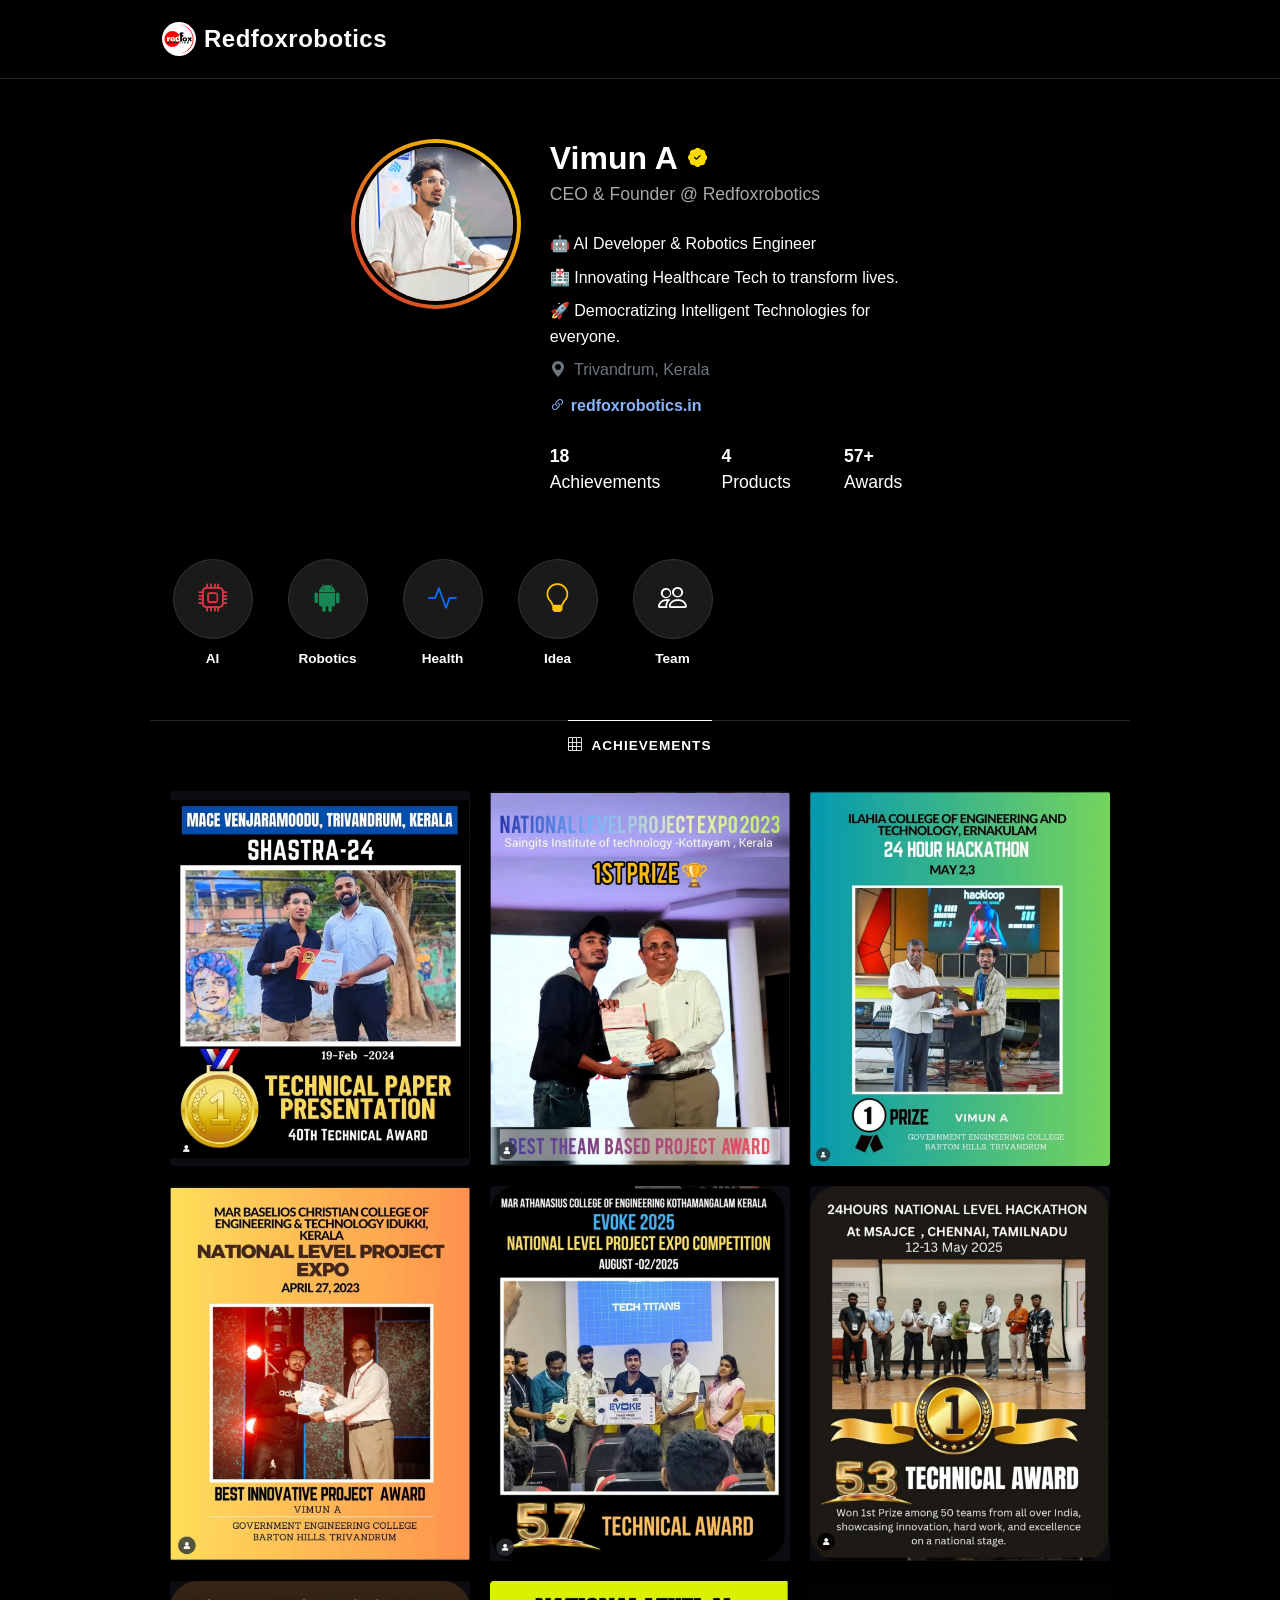
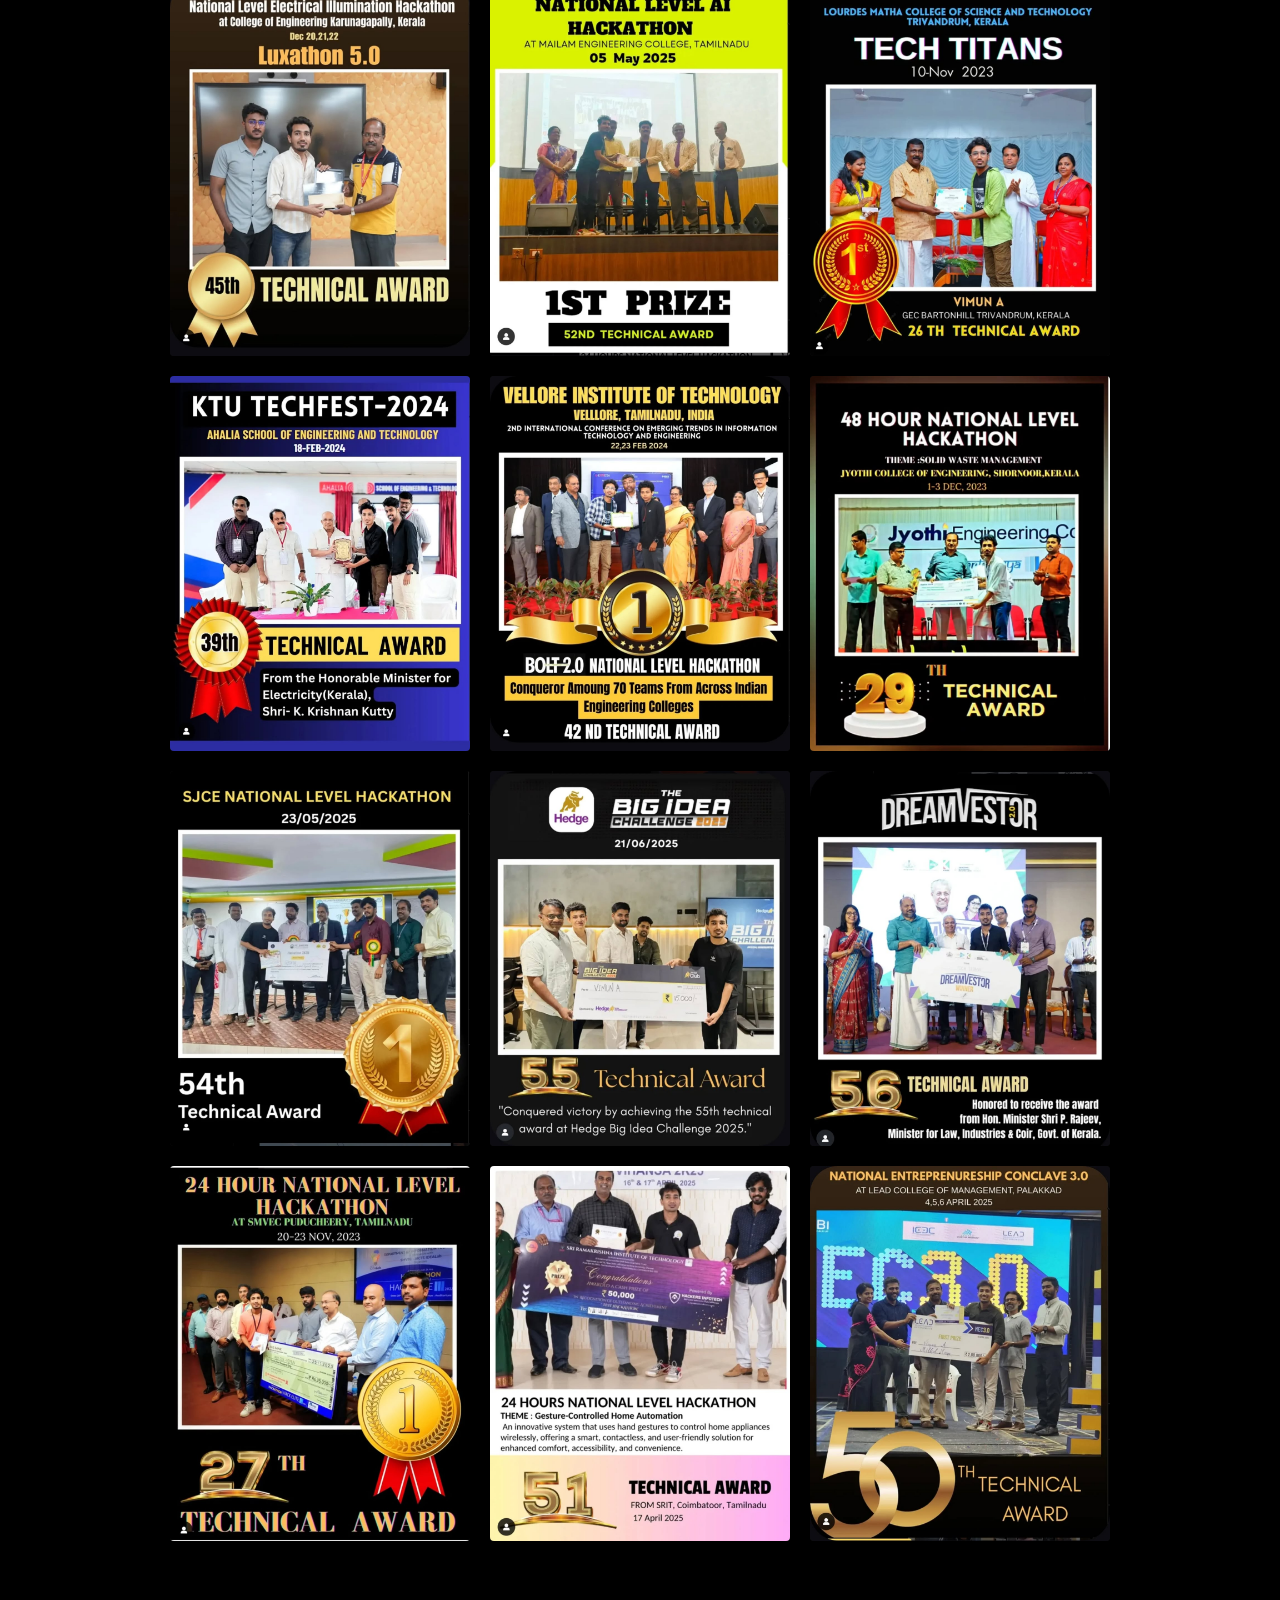
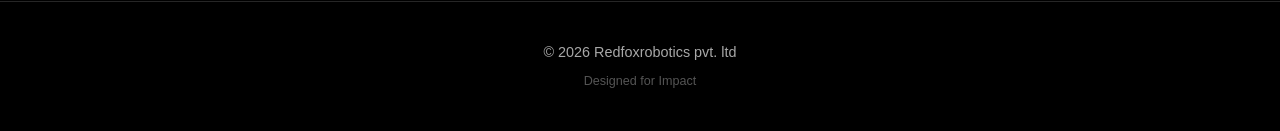
==== commit f77a4bbf: "security: restrict browser code, pin resource integrity and add security checks" ====
--- a/portfolio.html
+++ b/portfolio.html
@@ -3,410 +3,31 @@
 
 <head>
     <meta charset="UTF-8" />
+    <meta http-equiv="Content-Security-Policy" content="default-src 'none'; script-src 'none'; script-src-attr 'none'; style-src 'self' https://fonts.googleapis.com https://cdn.jsdelivr.net; style-src-attr 'none'; font-src 'self' https://fonts.gstatic.com https://cdn.jsdelivr.net; img-src 'self' data:; media-src 'self'; connect-src 'none'; object-src 'none'; base-uri 'none'; form-action 'none'; frame-src 'none'; worker-src 'none'; upgrade-insecure-requests">
+    <meta name="referrer" content="no-referrer">
     <meta name="viewport" content="width=device-width, initial-scale=1.0" />
     <title>Vimun A | Portfolio - Redfoxrobotics.in</title>
+    <link rel="icon" type="image/png" sizes="32x32" href="favicon-32.png">
     <!-- Bootstrap CSS -->
-    <link href="https://cdn.jsdelivr.net/npm/bootstrap@5.3.3/dist/css/bootstrap.min.css" rel="stylesheet"
-        crossorigin="anonymous">
+    <link href="https://cdn.jsdelivr.net/npm/bootstrap@5.3.8/dist/css/bootstrap.min.css" rel="stylesheet"
+        integrity="sha384-sRIl4kxILFvY47J16cr9ZwB07vP4J8+LH7qKQnuqkuIAvNWLzeN8tE5YBujZqJLB" crossorigin="anonymous">
     <!-- Google Fonts -->
-    <link rel="preconnect" href="https://fonts.googleapis.com">
-    <link rel="preconnect" href="https://fonts.gstatic.com" crossorigin>
     <link
         href="https://fonts.googleapis.com/css2?family=Outfit:wght@300;400;500;700&family=Poppins:wght@400;600;700&display=swap"
         rel="stylesheet">
     <!-- Icons -->
-    <link rel="stylesheet" href="https://cdn.jsdelivr.net/npm/bootstrap-icons@1.11.3/font/bootstrap-icons.min.css">
+    <link rel="stylesheet" href="https://cdn.jsdelivr.net/npm/bootstrap-icons@1.13.1/font/bootstrap-icons.min.css" integrity="sha384-CK2SzKma4jA5H/MXDUU7i1TqZlCFaD4T01vtyDFvPlD97JQyS+IsSh1nI2EFbpyk" crossorigin="anonymous">
 
-    <style>
-        :root {
-            --primary-red: #d32f2f;
-            --primary-yellow: #fcd900;
-            --dark-bg: #000000;
-            --card-bg: #121212;
-            --text-main: #ffffff;
-            --text-secondary: #a8a8a8;
-            --border-color: #262626;
-            --accent-gradient: linear-gradient(45deg, #d32f2f, #fcd900);
-        }
-
-        body {
-            font-family: 'Outfit', sans-serif;
-            background-color: var(--dark-bg);
-            color: var(--text-main);
-            overflow-x: hidden;
-            min-height: 100vh;
-            display: flex;
-            flex-direction: column;
-        }
-
-        a {
-            text-decoration: none;
-            color: inherit;
-            transition: color 0.3s;
-        }
-
-        /* Navbar */
-        .navbar {
-            background: rgba(0, 0, 0, 0.9);
-            backdrop-filter: blur(10px);
-            border-bottom: 1px solid var(--border-color);
-            padding: 1rem 0;
-            position: sticky;
-            top: 0;
-            z-index: 1000;
-        }
-
-        .navbar-brand {
-            font-family: 'Poppins', sans-serif;
-            font-weight: 700;
-            letter-spacing: 0.5px;
-            font-size: 1.5rem;
-        }
-
-        /* Profile Header */
-        .profile-header {
-            padding: 60px 20px 40px;
-            max-width: 980px;
-            margin: 0 auto;
-        }
-
-        .profile-img-container {
-            width: 170px;
-            height: 170px;
-            margin: 0 auto;
-            border-radius: 50%;
-            padding: 4px;
-            background: var(--accent-gradient);
-            position: relative;
-        }
-
-        .profile-img {
-            width: 100%;
-            height: 100%;
-            object-fit: cover;
-            border-radius: 50%;
-            border: 4px solid var(--dark-bg);
-            background-color: #222;
-        }
-
-        .profile-info h1 {
-            font-family: 'Poppins', sans-serif;
-            font-weight: 600;
-            font-size: 2rem;
-            margin-bottom: 0.2rem;
-            display: flex;
-            align-items: center;
-            gap: 10px;
-        }
-
-        .verified-badge {
-            color: var(--primary-yellow);
-            font-size: 1.2rem;
-        }
-
-        .profile-title {
-            color: var(--text-secondary);
-            font-size: 1.1rem;
-            font-weight: 500;
-            margin-bottom: 1.5rem;
-        }
-
-        .profile-stats {
-            font-size: 1.1rem;
-            display: flex;
-            gap: 40px;
-            margin-bottom: 1.5rem;
-        }
-
-        .profile-stats strong {
-            font-weight: 700;
-            color: var(--text-main);
-            font-family: 'Poppins', sans-serif;
-        }
-
-        .profile-bio {
-            font-size: 1rem;
-            line-height: 1.6;
-            max-width: 600px;
-        }
-
-        .bio-highlight {
-            color: #fff;
-            font-weight: 500;
-        }
-
-        .website-link {
-            color: #8ab4f8;
-            font-weight: 600;
-            display: inline-flex;
-            align-items: center;
-            gap: 5px;
-            margin-top: 10px;
-        }
-
-        .website-link:hover {
-            text-decoration: underline;
-        }
-
-        /* Highlights / Skills */
-        .highlights-container {
-            max-width: 980px;
-            margin: 0 auto 40px;
-            padding: 0 20px;
-        }
-
-        .highlights-scroll {
-            display: flex;
-            gap: 30px;
-            overflow-x: auto;
-            padding-bottom: 10px;
-            scrollbar-width: none;
-        }
-
-        .highlights-scroll::-webkit-scrollbar {
-            display: none;
-        }
-
-        .highlight-item {
-            display: flex;
-            flex-direction: column;
-            align-items: center;
-            min-width: 85px;
-            cursor: pointer;
-            transition: transform 0.2s;
-        }
-
-        .highlight-item:hover {
-            transform: translateY(-5px);
-        }
-
-        .highlight-circle {
-            width: 80px;
-            height: 80px;
-            border-radius: 50%;
-            border: 1px solid #333;
-            background: #1a1a1a;
-            display: flex;
-            align-items: center;
-            justify-content: center;
-            margin-bottom: 10px;
-            transition: border-color 0.3s;
-        }
-
-        .highlight-item:hover .highlight-circle {
-            border-color: var(--text-main);
-        }
-
-        .highlight-circle i {
-            font-size: 1.8rem;
-        }
-
-        .highlight-title {
-            font-size: 0.85rem;
-            font-weight: 600;
-            color: var(--text-main);
-        }
-
-        /* Gallery Grid */
-        .gallery-section {
-            border-top: 1px solid var(--border-color);
-            max-width: 980px;
-            margin: 0 auto;
-            flex: 1;
-        }
-
-        .gallery-nav {
-            display: flex;
-            justify-content: center;
-            gap: 60px;
-            margin-bottom: 20px;
-        }
-
-        .gallery-tab {
-            padding: 15px 0;
-            font-size: 0.85rem;
-            font-weight: 600;
-            letter-spacing: 1px;
-            text-transform: uppercase;
-            color: var(--text-main);
-            border-top: 1px solid var(--text-main);
-            margin-top: -1px;
-            display: flex;
-            align-items: center;
-            gap: 8px;
-        }
-
-        .gallery-grid {
-            display: grid;
-            grid-template-columns: repeat(3, 1fr);
-            gap: 20px;
-            /* More spacing for professional look */
-            padding: 0 20px 60px;
-        }
-
-        .gallery-item {
-            position: relative;
-            /* 4:5 Aspect Ratio */
-            aspect-ratio: 4 / 5;
-            overflow: hidden;
-            cursor: pointer;
-            border-radius: 4px;
-            background: #111;
-        }
-
-        .gallery-img {
-            width: 100%;
-            height: 100%;
-            object-fit: cover;
-            transition: transform 0.5s ease;
-        }
-
-        .gallery-overlay {
-            position: absolute;
-            top: 0;
-            left: 0;
-            width: 100%;
-            height: 100%;
-            background: linear-gradient(to top, rgba(0, 0, 0, 0.8), transparent 40%);
-            display: flex;
-            flex-direction: column;
-            justify-content: flex-end;
-            padding: 20px;
-            opacity: 0;
-            transition: opacity 0.3s;
-        }
-
-        .gallery-item:hover .gallery-img {
-            transform: scale(1.05);
-        }
-
-        .gallery-item:hover .gallery-overlay {
-            opacity: 1;
-        }
-
-        .overlay-text {
-            color: white;
-            font-weight: 600;
-            font-size: 1.1rem;
-            transform: translateY(10px);
-            transition: transform 0.3s;
-        }
-
-        .gallery-item:hover .overlay-text {
-            transform: translateY(0);
-        }
-
-        /* Footer */
-        footer {
-            border-top: 1px solid var(--border-color);
-            padding: 40px 0;
-            background: var(--dark-bg);
-            text-align: center;
-            font-size: 0.9rem;
-            color: var(--text-secondary);
-        }
-
-        /* Mobile Responsive */
-        @media (max-width: 768px) {
-            .profile-header {
-                padding: 20px 15px;
-                text-align: left;
-            }
-
-            .profile-img-container {
-                width: 80px;
-                height: 80px;
-                margin-right: 20px;
-                /* Space between image and text */
-            }
-
-            .row.align-items-start {
-                display: flex;
-                flex-direction: row;
-                align-items: center;
-                /* Align image and info vertically */
-            }
-
-            .col-md-4 {
-                width: auto;
-                padding-right: 0;
-            }
-
-            .col-md-8 {
-                width: auto;
-                flex: 1;
-                padding-left: 0;
-            }
-
-            .profile-info h1 {
-                font-size: 1.3rem;
-            }
-
-            .profile-title {
-                font-size: 0.9rem;
-                margin-bottom: 0.5rem;
-            }
-
-            /* Stack stats nicely or keep in row with smaller text */
-            .profile-stats {
-                margin: 15px 0;
-                justify-content: space-between;
-                gap: 10px;
-                font-size: 0.8rem;
-                background: #111;
-                padding: 10px;
-                border-radius: 8px;
-            }
-
-            .profile-stats div {
-                text-align: center;
-                display: flex;
-                flex-direction: column;
-            }
-
-            .profile-bio {
-                font-size: 0.9rem;
-            }
-
-            .highlights-container {
-                padding: 0 10px;
-                margin-bottom: 20px;
-            }
-
-            .highlight-circle {
-                width: 65px;
-                height: 65px;
-            }
-
-            .highlight-circle i {
-                font-size: 1.4rem;
-            }
-
-            .gallery-tab {
-                font-size: 0.75rem;
-                padding: 10px 0;
-            }
-
-            .gallery-grid {
-                gap: 2px;
-                /* Tighter Instagram-like gap */
-                padding: 0 0 20px;
-            }
-
-            .gallery-item {
-                border-radius: 0;
-            }
-        }
-    </style>
+    <link rel="stylesheet" href="assets/css/portfolio.css">
 </head>
 
 <body>
 
     <!-- Top Navigation -->
     <nav class="navbar">
-        <div class="container" style="max-width: 980px;">
+        <div class="container portfolio-nav-container">
             <a class="navbar-brand text-white d-flex align-items-center gap-2" href="index.html">
-                <img src="redfox-logo-circle.png" alt="Redfoxrobotics Logo" style="width:34px;height:34px;border-radius:50%;background:#ffffff;padding:2px;box-shadow:0 2px 8px rgba(0,0,0,0.3);object-fit:cover;">
+                <img src="redfox-logo-circle.png" alt="Redfoxrobotics Logo" class="portfolio-brand-logo">
                 <span>Redfoxrobotics</span>
             </a>
         </div>
@@ -432,7 +53,7 @@
                         <p class="mb-2">🚀 Democratizing Intelligent Technologies for everyone.</p>
                         <p class="mb-0 text-secondary"><i class="bi bi-geo-alt-fill me-1"></i> Trivandrum, Kerala</p>
 
-                        <a href="https://redfoxrobotics.in" class="website-link" target="_blank">
+                        <a href="https://redfoxrobotics.in" class="website-link" target="_blank" rel="noopener noreferrer">
                             <i class="bi bi-link-45deg"></i> redfoxrobotics.in
                         </a>
                     </div>
@@ -525,9 +146,6 @@
             <div class="small opacity-50">Designed for Impact</div>
         </div>
     </footer>
-
-    <script src="https://cdn.jsdelivr.net/npm/bootstrap@5.3.3/dist/js/bootstrap.bundle.min.js"
-        crossorigin="anonymous"></script>
 </body>
 
-</html>+</html>
--- a/assets/css/portfolio.css
+++ b/assets/css/portfolio.css
@@ -0,0 +1,383 @@
+:root {
+    --primary-red: #d32f2f;
+    --primary-yellow: #fcd900;
+    --dark-bg: #000000;
+    --card-bg: #121212;
+    --text-main: #ffffff;
+    --text-secondary: #a8a8a8;
+    --border-color: #262626;
+    --accent-gradient: linear-gradient(45deg, #d32f2f, #fcd900);
+}
+
+body {
+    font-family: 'Outfit', sans-serif;
+    background-color: var(--dark-bg);
+    color: var(--text-main);
+    overflow-x: hidden;
+    min-height: 100vh;
+    display: flex;
+    flex-direction: column;
+}
+
+a {
+    text-decoration: none;
+    color: inherit;
+    transition: color 0.3s;
+}
+
+/* Navbar */
+.navbar {
+    background: rgba(0, 0, 0, 0.9);
+    backdrop-filter: blur(10px);
+    border-bottom: 1px solid var(--border-color);
+    padding: 1rem 0;
+    position: sticky;
+    top: 0;
+    z-index: 1000;
+}
+
+.navbar-brand {
+    font-family: 'Poppins', sans-serif;
+    font-weight: 700;
+    letter-spacing: 0.5px;
+    font-size: 1.5rem;
+}
+
+/* Profile Header */
+.profile-header {
+    padding: 60px 20px 40px;
+    max-width: 980px;
+    margin: 0 auto;
+}
+
+.profile-img-container {
+    width: 170px;
+    height: 170px;
+    margin: 0 auto;
+    border-radius: 50%;
+    padding: 4px;
+    background: var(--accent-gradient);
+    position: relative;
+}
+
+.profile-img {
+    width: 100%;
+    height: 100%;
+    object-fit: cover;
+    border-radius: 50%;
+    border: 4px solid var(--dark-bg);
+    background-color: #222;
+}
+
+.profile-info h1 {
+    font-family: 'Poppins', sans-serif;
+    font-weight: 600;
+    font-size: 2rem;
+    margin-bottom: 0.2rem;
+    display: flex;
+    align-items: center;
+    gap: 10px;
+}
+
+.verified-badge {
+    color: var(--primary-yellow);
+    font-size: 1.2rem;
+}
+
+.profile-title {
+    color: var(--text-secondary);
+    font-size: 1.1rem;
+    font-weight: 500;
+    margin-bottom: 1.5rem;
+}
+
+.profile-stats {
+    font-size: 1.1rem;
+    display: flex;
+    gap: 40px;
+    margin-bottom: 1.5rem;
+}
+
+.profile-stats strong {
+    font-weight: 700;
+    color: var(--text-main);
+    font-family: 'Poppins', sans-serif;
+}
+
+.profile-bio {
+    font-size: 1rem;
+    line-height: 1.6;
+    max-width: 600px;
+}
+
+.bio-highlight {
+    color: #fff;
+    font-weight: 500;
+}
+
+.website-link {
+    color: #8ab4f8;
+    font-weight: 600;
+    display: inline-flex;
+    align-items: center;
+    gap: 5px;
+    margin-top: 10px;
+}
+
+.website-link:hover {
+    text-decoration: underline;
+}
+
+/* Highlights / Skills */
+.highlights-container {
+    width: 100%;
+    max-width: 980px;
+    margin: 0 auto 40px;
+    padding: 0 20px;
+}
+
+.highlights-scroll {
+    display: flex;
+    gap: 30px;
+    overflow-x: auto;
+    padding-bottom: 10px;
+    scrollbar-width: none;
+}
+
+.highlights-scroll::-webkit-scrollbar {
+    display: none;
+}
+
+.highlight-item {
+    display: flex;
+    flex-direction: column;
+    align-items: center;
+    min-width: 85px;
+    cursor: pointer;
+    transition: transform 0.2s;
+}
+
+.highlight-item:hover {
+    transform: translateY(-5px);
+}
+
+.highlight-circle {
+    width: 80px;
+    height: 80px;
+    border-radius: 50%;
+    border: 1px solid #333;
+    background: #1a1a1a;
+    display: flex;
+    align-items: center;
+    justify-content: center;
+    margin-bottom: 10px;
+    transition: border-color 0.3s;
+}
+
+.highlight-item:hover .highlight-circle {
+    border-color: var(--text-main);
+}
+
+.highlight-circle i {
+    font-size: 1.8rem;
+}
+
+.highlight-title {
+    font-size: 0.85rem;
+    font-weight: 600;
+    color: var(--text-main);
+}
+
+/* Gallery Grid */
+.gallery-section {
+    border-top: 1px solid var(--border-color);
+    max-width: 980px;
+    margin: 0 auto;
+    flex: 1;
+}
+
+.gallery-nav {
+    display: flex;
+    justify-content: center;
+    gap: 60px;
+    margin-bottom: 20px;
+}
+
+.gallery-tab {
+    padding: 15px 0;
+    font-size: 0.85rem;
+    font-weight: 600;
+    letter-spacing: 1px;
+    text-transform: uppercase;
+    color: var(--text-main);
+    border-top: 1px solid var(--text-main);
+    margin-top: -1px;
+    display: flex;
+    align-items: center;
+    gap: 8px;
+}
+
+.gallery-grid {
+    display: grid;
+    grid-template-columns: repeat(3, 1fr);
+    gap: 20px;
+    /* More spacing for professional look */
+    padding: 0 20px 60px;
+}
+
+.gallery-item {
+    position: relative;
+    /* 4:5 Aspect Ratio */
+    aspect-ratio: 4 / 5;
+    overflow: hidden;
+    cursor: pointer;
+    border-radius: 4px;
+    background: #111;
+}
+
+.gallery-img {
+    width: 100%;
+    height: 100%;
+    object-fit: cover;
+    transition: transform 0.5s ease;
+}
+
+.gallery-overlay {
+    position: absolute;
+    top: 0;
+    left: 0;
+    width: 100%;
+    height: 100%;
+    background: linear-gradient(to top, rgba(0, 0, 0, 0.8), transparent 40%);
+    display: flex;
+    flex-direction: column;
+    justify-content: flex-end;
+    padding: 20px;
+    opacity: 0;
+    transition: opacity 0.3s;
+}
+
+.gallery-item:hover .gallery-img {
+    transform: scale(1.05);
+}
+
+.gallery-item:hover .gallery-overlay {
+    opacity: 1;
+}
+
+.overlay-text {
+    color: white;
+    font-weight: 600;
+    font-size: 1.1rem;
+    transform: translateY(10px);
+    transition: transform 0.3s;
+}
+
+.gallery-item:hover .overlay-text {
+    transform: translateY(0);
+}
+
+/* Footer */
+footer {
+    border-top: 1px solid var(--border-color);
+    padding: 40px 0;
+    background: var(--dark-bg);
+    text-align: center;
+    font-size: 0.9rem;
+    color: var(--text-secondary);
+}
+
+/* Mobile Responsive */
+@media (max-width: 768px) {
+    .profile-header {
+        padding: 20px 15px;
+        text-align: left;
+    }
+
+    .profile-img-container {
+        width: 80px;
+        height: 80px;
+        margin-right: 20px;
+        /* Space between image and text */
+    }
+
+    .row.align-items-start {
+        display: flex;
+        flex-direction: row;
+        align-items: center;
+        /* Align image and info vertically */
+    }
+
+    .col-md-4 {
+        width: auto;
+        padding-right: 0;
+    }
+
+    .col-md-8 {
+        width: auto;
+        flex: 1;
+        padding-left: 0;
+    }
+
+    .profile-info h1 {
+        font-size: 1.3rem;
+    }
+
+    .profile-title {
+        font-size: 0.9rem;
+        margin-bottom: 0.5rem;
+    }
+
+    /* Stack stats nicely or keep in row with smaller text */
+    .profile-stats {
+        margin: 15px 0;
+        justify-content: space-between;
+        gap: 10px;
+        font-size: 0.8rem;
+        background: #111;
+        padding: 10px;
+        border-radius: 8px;
+    }
+
+    .profile-stats div {
+        text-align: center;
+        display: flex;
+        flex-direction: column;
+    }
+
+    .profile-bio {
+        font-size: 0.9rem;
+    }
+
+    .highlights-container {
+        padding: 0 10px;
+        margin-bottom: 20px;
+    }
+
+    .highlight-circle {
+        width: 65px;
+        height: 65px;
+    }
+
+    .highlight-circle i {
+        font-size: 1.4rem;
+    }
+
+    .gallery-tab {
+        font-size: 0.75rem;
+        padding: 10px 0;
+    }
+
+    .gallery-grid {
+        gap: 2px;
+        /* Tighter Instagram-like gap */
+        padding: 0 0 20px;
+    }
+
+    .gallery-item {
+        border-radius: 0;
+    }
+}
+
+.portfolio-nav-container { max-width: 980px; }
+.portfolio-brand-logo { width: 34px; height: 34px; border-radius: 50%; background: #ffffff; padding: 2px; box-shadow: 0 2px 8px rgba(0,0,0,0.3); object-fit: cover; }
